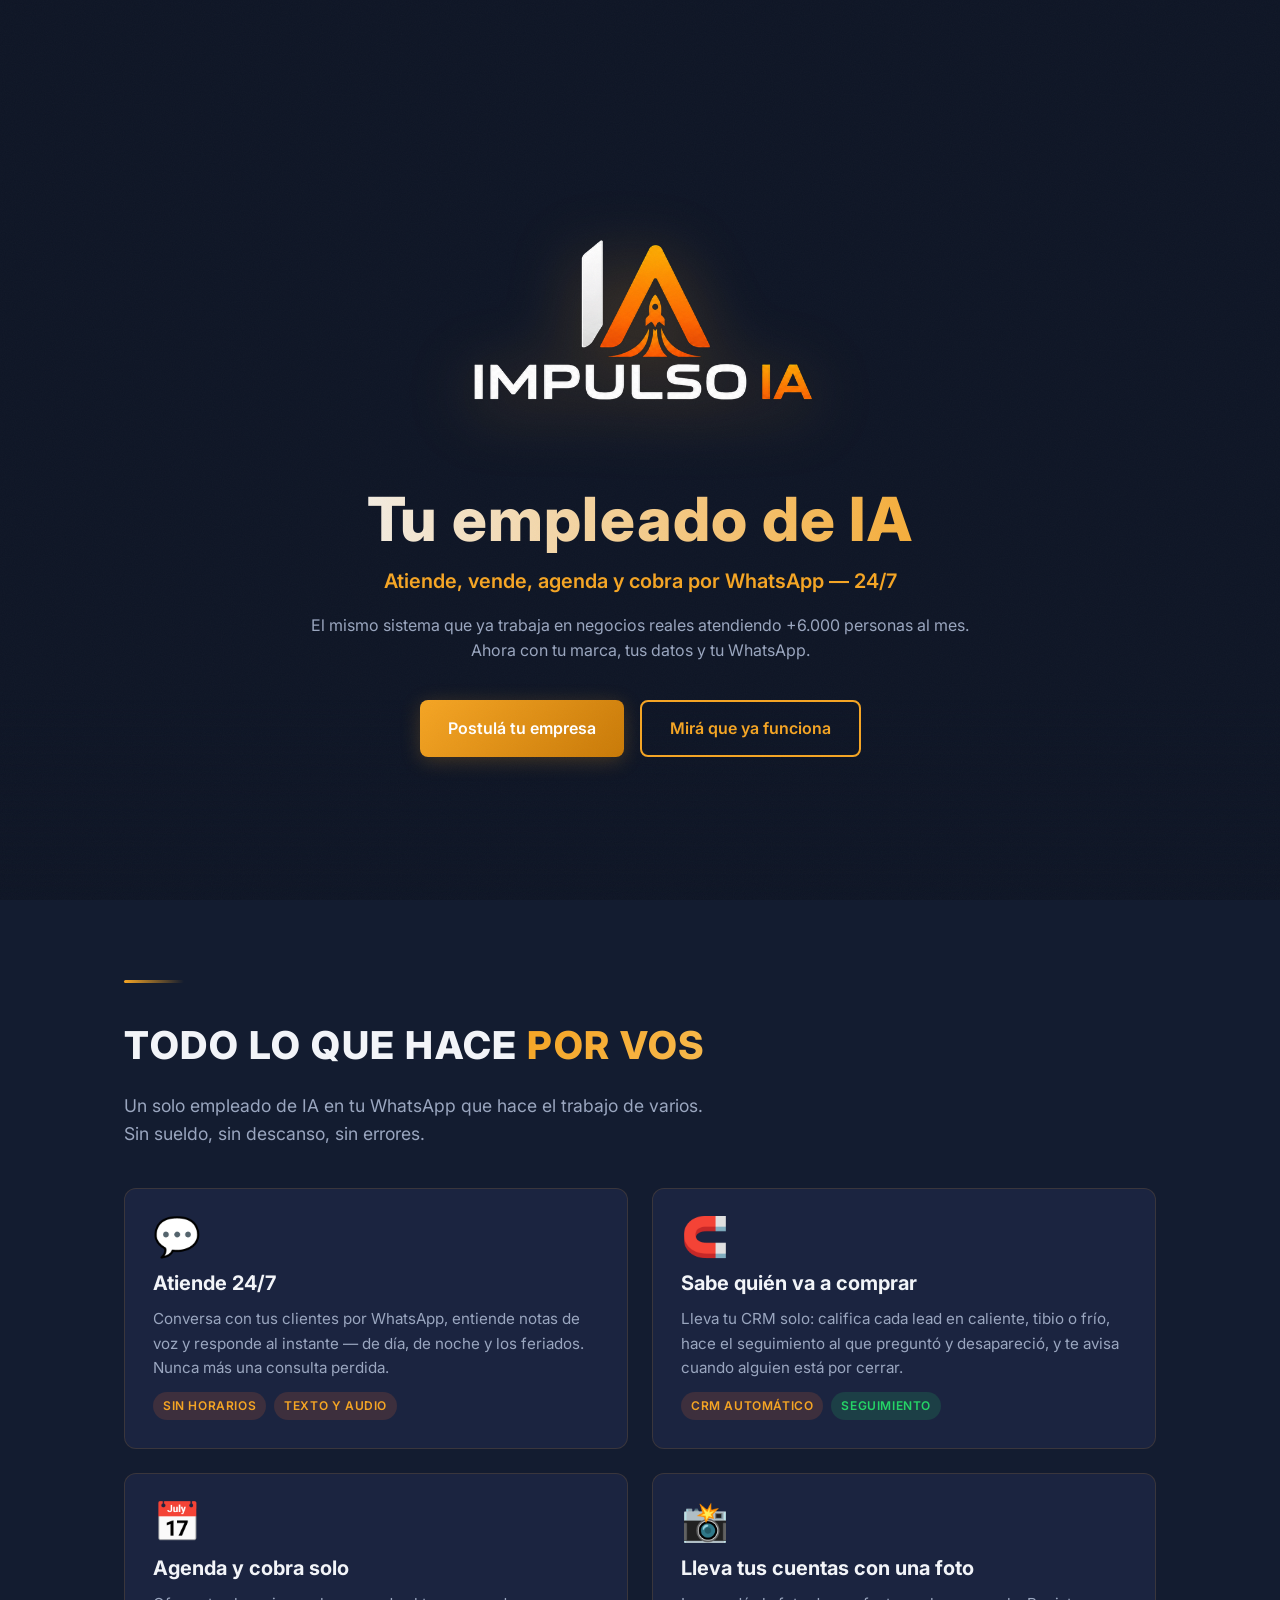
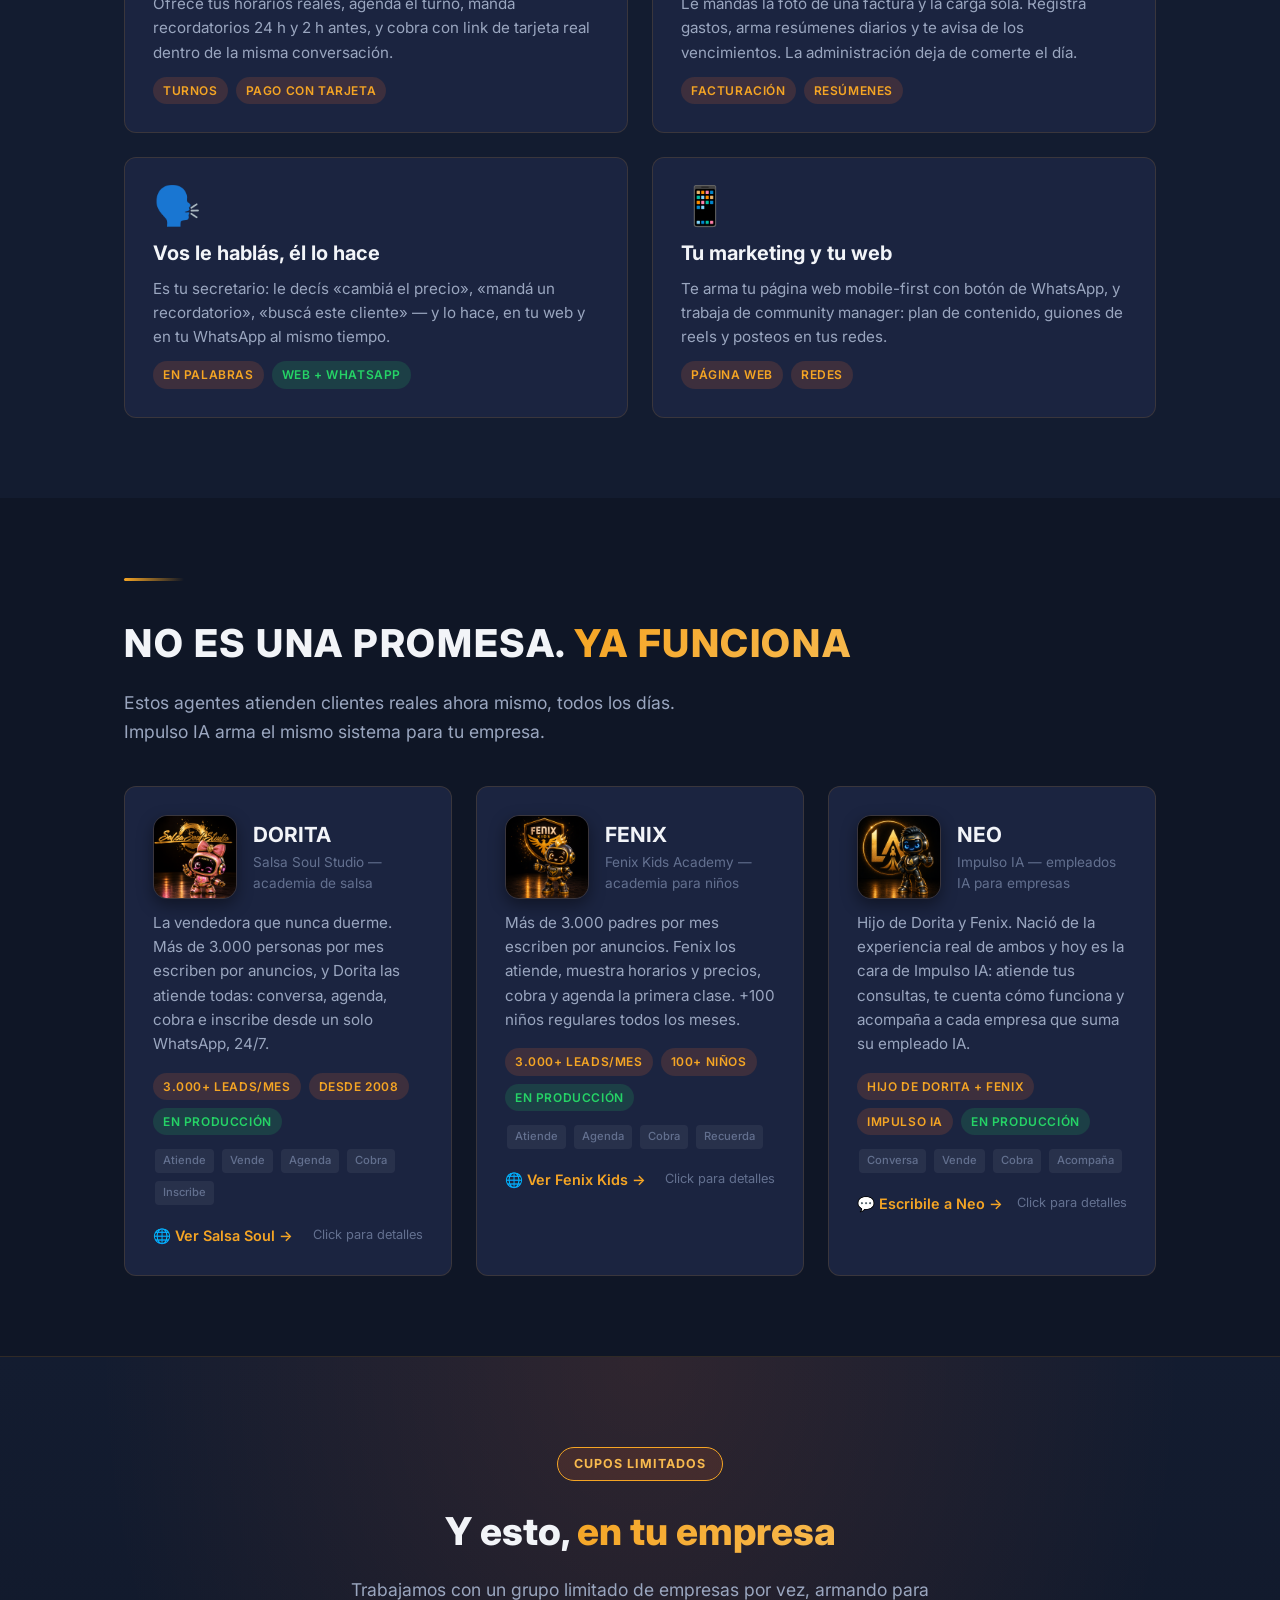
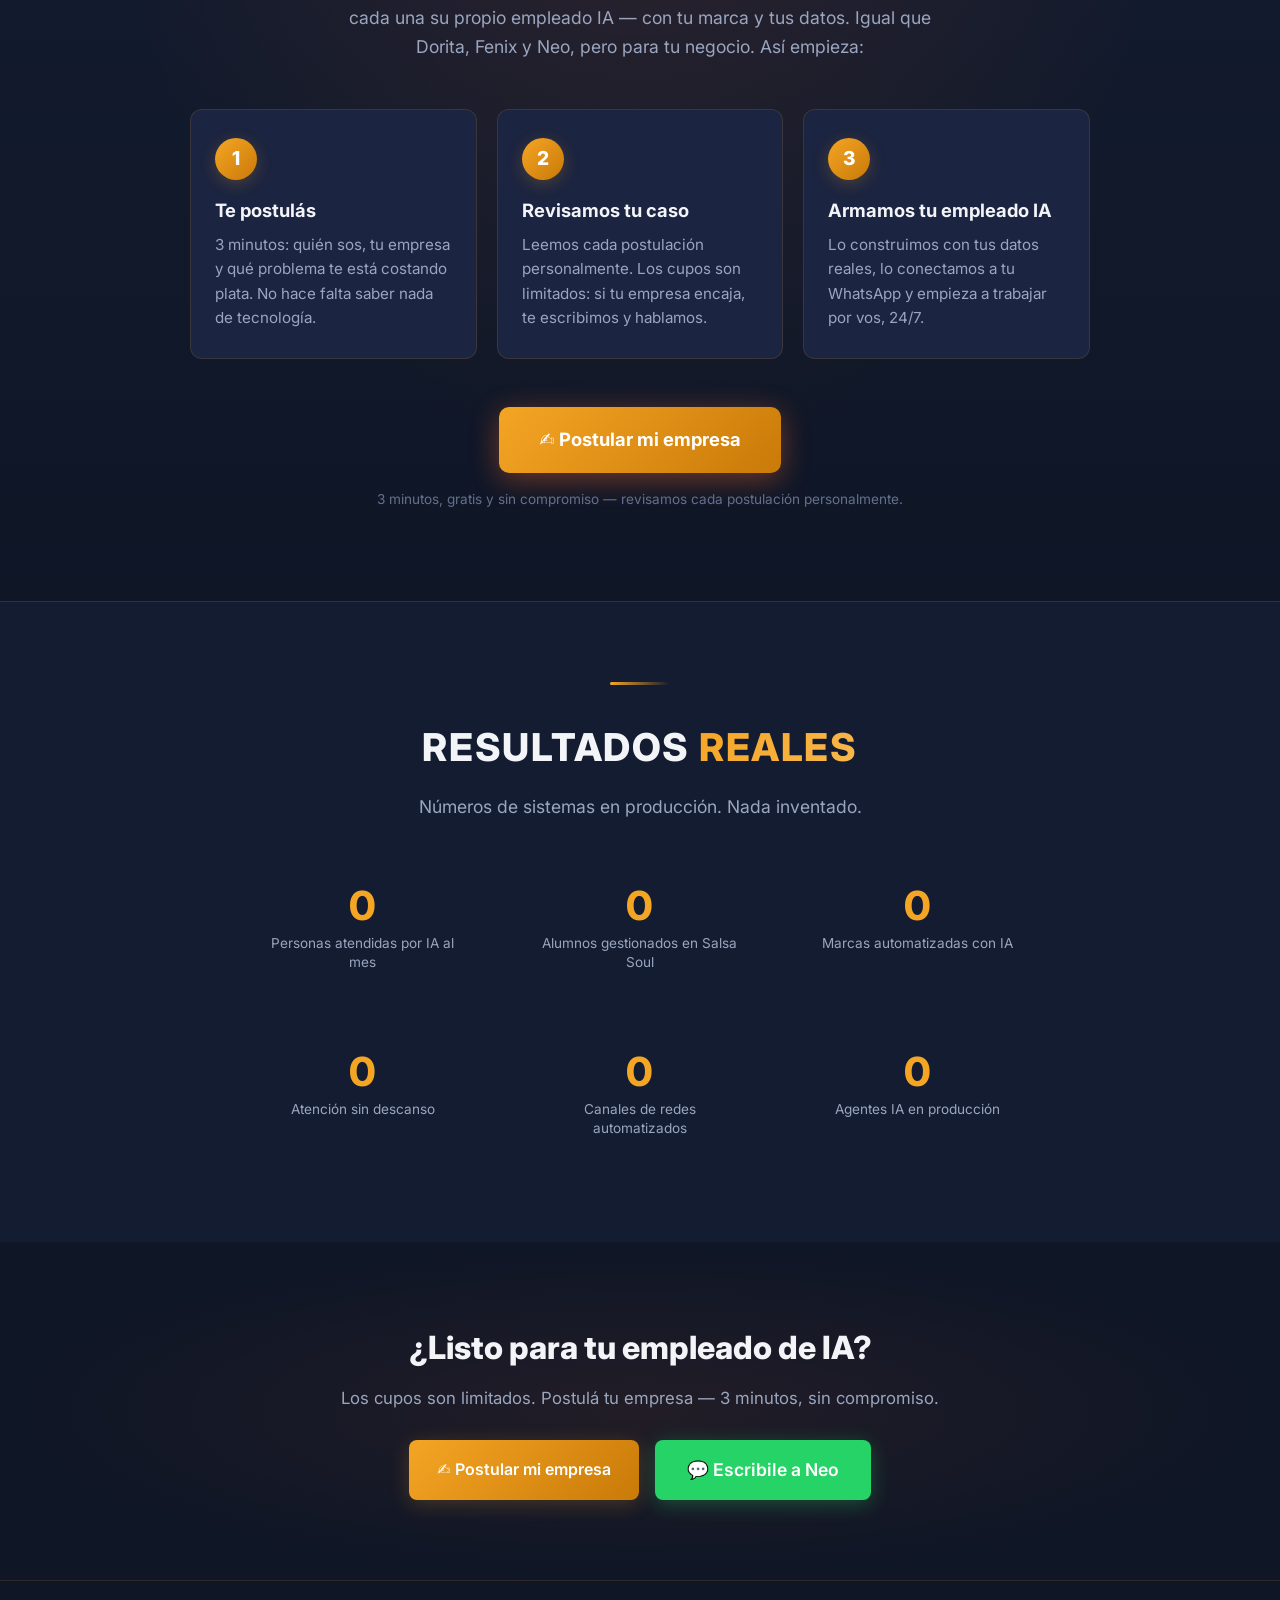
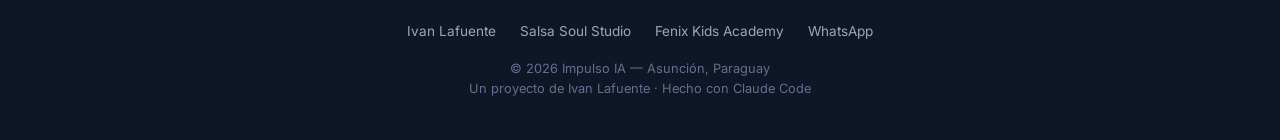
==== index.html @ 595d2ab4 "feat: sitio Impulso IA — landing para empresas Réplica de ivanlafuente.com enfocada en empresas: pro" ====
<!DOCTYPE html>
<html lang="es">
<head>
  <meta charset="UTF-8">
  <meta name="viewport" content="width=device-width, initial-scale=1.0">
  <title>Impulso IA | Un empleado de IA para tu empresa</title>
  <meta name="description" content="Un empleado de inteligencia artificial para tu empresa: atiende, vende, agenda y cobra por WhatsApp, 24/7. El mismo sistema que ya trabaja en negocios reales &mdash; ahora con tu marca.">
  <meta property="og:title" content="Impulso IA &mdash; Tu empleado de IA">
  <meta property="og:description" content="Atiende, vende, agenda y cobra por WhatsApp, 24/7. Ya funciona en negocios reales. Postul&aacute; tu empresa.">
  <meta property="og:image" content="assets/logo-impulso.png">
  <meta property="og:type" content="website">
  <meta property="og:url" content="https://impulsoia.org">
  <link rel="icon" href="assets/favicon.png" type="image/png">
  <link rel="preconnect" href="https://fonts.googleapis.com">
  <link rel="preconnect" href="https://fonts.gstatic.com" crossorigin>
  <link href="https://fonts.googleapis.com/css2?family=Inter:wght@400;500;600;700;800&display=swap" rel="stylesheet">
  <link rel="stylesheet" href="style.css?v=1">
  <noscript><style>.reveal,.hero-content,.stat-item,.timeline-item,.pricing-box{opacity:1!important;transform:none!important;}</style></noscript>
</head>
<body>

<div class="scroll-progress"></div>
<div class="cursor-glow"></div>

<!-- ═══════════════ NAV ═══════════════ -->
<nav class="nav" role="navigation">
  <div class="nav-inner">
    <a href="#" class="nav-logo">
      <img src="assets/favicon.png" alt="Impulso IA" loading="lazy">
      IMPULSO IA
    </a>
    <button class="nav-hamburger" aria-label="Men&uacute;">
      <span></span><span></span><span></span>
    </button>
    <ul class="nav-links">
      <li><a href="#capacidades">Qu&eacute; hace</a></li>
      <li><a href="#prueba">Ya funciona</a></li>
      <li><a href="#como">C&oacute;mo</a></li>
      <li><a href="#resultados">Resultados</a></li>
      <li><a href="#postular">Postulate</a></li>
    </ul>
  </div>
</nav>

<!-- ═══════════════ HERO ═══════════════ -->
<section class="hero" id="inicio">
  <canvas class="hero-shader" id="hero-shader"></canvas>
  <div class="hero-content">
    <img src="assets/logo-impulso.png" alt="Impulso IA" class="hero-logo" loading="eager"
         style="width:min(88%,440px);height:auto;margin:0 auto 10px;display:block;filter:drop-shadow(0 10px 34px rgba(245,165,36,.32));">
    <h1>Tu empleado de <span class="accent">IA</span></h1>
    <p class="tagline">Atiende, vende, agenda y cobra por WhatsApp &mdash; 24/7</p>
    <p class="sub-tagline">El mismo sistema que ya trabaja en negocios reales atendiendo +6.000 personas al mes. Ahora con tu marca, tus datos y tu WhatsApp.</p>
    <div class="hero-ctas">
      <a href="#postular" class="btn btn-primary">Postul&aacute; tu empresa</a>
      <a href="#prueba" class="btn btn-outline">Mir&aacute; que ya funciona</a>
    </div>
  </div>
</section>

<!-- ═══════════════ QUÉ HACE (CAPACIDADES) ═══════════════ -->
<section class="negocios-section" id="capacidades">
  <div class="section">
    <div class="divider reveal"></div>
    <h2 class="section-title reveal">Todo lo que hace <span class="accent">por vos</span></h2>
    <p class="section-subtitle reveal">Un solo empleado de IA en tu WhatsApp que hace el trabajo de varios. Sin sueldo, sin descanso, sin errores.</p>
    <div class="negocios-grid">

      <div class="card negocio-card reveal">
        <div class="negocio-emoji">&#x1F4AC;</div>
        <div class="card-title">Atiende 24/7</div>
        <div class="card-text">Conversa con tus clientes por WhatsApp, entiende notas de voz y responde al instante &mdash; de d&iacute;a, de noche y los feriados. Nunca m&aacute;s una consulta perdida.</div>
        <div class="card-meta"><span class="badge badge-accent">Sin horarios</span><span class="badge badge-accent">Texto y audio</span></div>
      </div>

      <div class="card negocio-card reveal">
        <div class="negocio-emoji">&#x1F9F2;</div>
        <div class="card-title">Sabe qui&eacute;n va a comprar</div>
        <div class="card-text">Lleva tu CRM solo: califica cada lead en caliente, tibio o fr&iacute;o, hace el seguimiento al que pregunt&oacute; y desapareci&oacute;, y te avisa cuando alguien est&aacute; por cerrar.</div>
        <div class="card-meta"><span class="badge badge-accent">CRM autom&aacute;tico</span><span class="badge badge-green">Seguimiento</span></div>
      </div>

      <div class="card negocio-card reveal">
        <div class="negocio-emoji">&#x1F4C5;</div>
        <div class="card-title">Agenda y cobra solo</div>
        <div class="card-text">Ofrece tus horarios reales, agenda el turno, manda recordatorios 24 h y 2 h antes, y cobra con link de tarjeta real dentro de la misma conversaci&oacute;n.</div>
        <div class="card-meta"><span class="badge badge-accent">Turnos</span><span class="badge badge-accent">Pago con tarjeta</span></div>
      </div>

      <div class="card negocio-card reveal">
        <div class="negocio-emoji">&#x1F4F8;</div>
        <div class="card-title">Lleva tus cuentas con una foto</div>
        <div class="card-text">Le mand&aacute;s la foto de una factura y la carga sola. Registra gastos, arma res&uacute;menes diarios y te avisa de los vencimientos. La administraci&oacute;n deja de comerte el d&iacute;a.</div>
        <div class="card-meta"><span class="badge badge-accent">Facturaci&oacute;n</span><span class="badge badge-accent">Res&uacute;menes</span></div>
      </div>

      <div class="card negocio-card reveal">
        <div class="negocio-emoji">&#x1F5E3;&#xFE0F;</div>
        <div class="card-title">Vos le habl&aacute;s, &eacute;l lo hace</div>
        <div class="card-text">Es tu secretario: le dec&iacute;s &laquo;cambi&aacute; el precio&raquo;, &laquo;mand&aacute; un recordatorio&raquo;, &laquo;busc&aacute; este cliente&raquo; &mdash; y lo hace, en tu web y en tu WhatsApp al mismo tiempo.</div>
        <div class="card-meta"><span class="badge badge-accent">En palabras</span><span class="badge badge-green">Web + WhatsApp</span></div>
      </div>

      <div class="card negocio-card reveal">
        <div class="negocio-emoji">&#x1F4F1;</div>
        <div class="card-title">Tu marketing y tu web</div>
        <div class="card-text">Te arma tu p&aacute;gina web mobile-first con bot&oacute;n de WhatsApp, y trabaja de community manager: plan de contenido, guiones de reels y posteos en tus redes.</div>
        <div class="card-meta"><span class="badge badge-accent">P&aacute;gina web</span><span class="badge badge-accent">Redes</span></div>
      </div>

    </div>
  </div>
</section>

<!-- ═══════════════ YA FUNCIONA (PRUEBA SOCIAL) ═══════════════ -->
<section class="section" id="prueba">
  <div class="divider reveal"></div>
  <h2 class="section-title reveal">No es una promesa. <span class="accent">Ya funciona</span></h2>
  <p class="section-subtitle reveal">Estos agentes atienden clientes reales ahora mismo, todos los d&iacute;as. Impulso IA arma el mismo sistema para tu empresa.</p>
  <div class="agentes-grid">

    <!-- DORITA -->
    <div class="card agente-card reveal">
      <div class="agente-header">
        <img class="agente-img" src="assets/agente-dorita.png" alt="Dorita">
        <div>
          <div class="agente-name">DORITA</div>
          <div class="agente-role">Salsa Soul Studio &mdash; academia de salsa</div>
        </div>
      </div>
      <div class="agente-desc">La vendedora que nunca duerme. M&aacute;s de 3.000 personas por mes escriben por anuncios, y Dorita las atiende todas: conversa, agenda, cobra e inscribe desde un solo WhatsApp, 24/7.</div>
      <div class="agente-stats">
        <span class="badge badge-accent">3.000+ leads/mes</span>
        <span class="badge badge-accent">Desde 2008</span>
        <span class="badge badge-green">En producci&oacute;n</span>
      </div>
      <div class="agente-tags">
        <span class="tag">Atiende</span><span class="tag">Vende</span><span class="tag">Agenda</span><span class="tag">Cobra</span><span class="tag">Inscribe</span>
      </div>
      <div class="agente-details">
        <div class="agente-details-text">
          <strong>La primera academia de salsa de Paraguay</strong>, +10.000 alumnos en 18 a&ntilde;os. Dorita atiende leads, alumnos y pagos desde un solo n&uacute;mero, cruza la caja de todos los negocios y hasta abre el molinete con cada pago. Todo autom&aacute;tico, 24/7.
        </div>
      </div>
      <div class="agente-footer">
        <a href="https://salsasoulstudio.com" target="_blank" rel="noopener" class="agente-cta" onclick="event.stopPropagation()">&#x1F310; Ver Salsa Soul &rarr;</a>
        <span class="agente-expand-hint">Click para detalles</span>
      </div>
    </div>

    <!-- FENIX -->
    <div class="card agente-card reveal">
      <div class="agente-header">
        <img class="agente-img" src="assets/agente-fenix.png" alt="Fenix">
        <div>
          <div class="agente-name">FENIX</div>
          <div class="agente-role">Fenix Kids Academy &mdash; academia para ni&ntilde;os</div>
        </div>
      </div>
      <div class="agente-desc">M&aacute;s de 3.000 padres por mes escriben por anuncios. Fenix los atiende, muestra horarios y precios, cobra y agenda la primera clase. +100 ni&ntilde;os regulares todos los meses.</div>
      <div class="agente-stats">
        <span class="badge badge-accent">3.000+ leads/mes</span>
        <span class="badge badge-accent">100+ ni&ntilde;os</span>
        <span class="badge badge-green">En producci&oacute;n</span>
      </div>
      <div class="agente-tags">
        <span class="tag">Atiende</span><span class="tag">Agenda</span><span class="tag">Cobra</span><span class="tag">Recuerda</span>
      </div>
      <div class="agente-details">
        <div class="agente-details-text">
          <strong>3.000+ padres por mes atendidos autom&aacute;ticamente.</strong> Rompehielos con A/B testing para optimizar la primera respuesta, seguimiento autom&aacute;tico, agenda, cobro e inscripci&oacute;n sin intervenci&oacute;n humana. CRM en Airtable y avisos por Telegram.
        </div>
      </div>
      <div class="agente-footer">
        <a href="https://fenixkidsacademy.com" target="_blank" rel="noopener" class="agente-cta" onclick="event.stopPropagation()">&#x1F310; Ver Fenix Kids &rarr;</a>
        <span class="agente-expand-hint">Click para detalles</span>
      </div>
    </div>

    <!-- NEO -->
    <div class="card agente-card reveal">
      <div class="agente-header">
        <img class="agente-img" src="assets/agente-neo.png" alt="Neo">
        <div>
          <div class="agente-name">NEO</div>
          <div class="agente-role">Impulso IA &mdash; empleados IA para empresas</div>
        </div>
      </div>
      <div class="agente-desc">Hijo de Dorita y Fenix. Naci&oacute; de la experiencia real de ambos y hoy es la cara de Impulso IA: atiende tus consultas, te cuenta c&oacute;mo funciona y acompa&ntilde;a a cada empresa que suma su empleado IA.</div>
      <div class="agente-stats">
        <span class="badge badge-accent">Hijo de Dorita + Fenix</span>
        <span class="badge badge-accent">Impulso IA</span>
        <span class="badge badge-green">En producci&oacute;n</span>
      </div>
      <div class="agente-tags">
        <span class="tag">Conversa</span><span class="tag">Vende</span><span class="tag">Cobra</span><span class="tag">Acompa&ntilde;a</span>
      </div>
      <div class="agente-details">
        <div class="agente-details-text">
          <strong>Nacido de la experiencia real</strong> de Dorita (Salsa Soul) y Fenix (Fenix Kids). Hereda lo mejor de ambos: conversaci&oacute;n natural, herramientas conectadas al negocio y monitor interno. Es el que te despierta a la IA &mdash; escrib&iacute;le y prob&aacute;lo vos mismo.
        </div>
      </div>
      <div class="agente-footer">
        <a href="https://wa.me/595976650212?text=Hola%2C%20quiero%20info%20de%20Impulso%20IA%20para%20mi%20empresa" target="_blank" rel="noopener" class="agente-cta" onclick="event.stopPropagation()">&#x1F4AC; Escribile a Neo &rarr;</a>
        <span class="agente-expand-hint">Click para detalles</span>
      </div>
    </div>

  </div>
</section>

<!-- ═══════════════ CÓMO (3 PASOS) ═══════════════ -->
<section class="tu-agente" id="como">
  <div class="tu-agente-inner">
    <span class="tu-agente-badge">Cupos limitados</span>
    <h2 class="reveal">Y esto, <span class="accent">en tu empresa</span></h2>
    <p class="tu-agente-sub reveal">Trabajamos con un grupo limitado de empresas por vez, armando para cada una su propio empleado IA &mdash; con tu marca y tus datos. Igual que Dorita, Fenix y Neo, pero para tu negocio. As&iacute; empieza:</p>

    <div class="tu-agente-pasos">
      <div class="paso reveal">
        <div class="paso-num">1</div>
        <div class="paso-titulo">Te postul&aacute;s</div>
        <div class="paso-texto">3 minutos: qui&eacute;n sos, tu empresa y qu&eacute; problema te est&aacute; costando plata. No hace falta saber nada de tecnolog&iacute;a.</div>
      </div>
      <div class="paso reveal">
        <div class="paso-num">2</div>
        <div class="paso-titulo">Revisamos tu caso</div>
        <div class="paso-texto">Leemos cada postulaci&oacute;n personalmente. Los cupos son limitados: si tu empresa encaja, te escribimos y hablamos.</div>
      </div>
      <div class="paso reveal">
        <div class="paso-num">3</div>
        <div class="paso-titulo">Armamos tu empleado IA</div>
        <div class="paso-texto">Lo construimos con tus datos reales, lo conectamos a tu WhatsApp y empieza a trabajar por vos, 24/7.</div>
      </div>
    </div>

    <div class="tu-agente-cta-wrap reveal" id="postular">
      <a href="https://agente.ivanlafuente.com/diagnostico" target="_blank" rel="noopener" class="btn-agente">
        &#x270D;&#xFE0F; Postular mi empresa
      </a>
      <p class="tu-agente-nota">3 minutos, gratis y sin compromiso &mdash; revisamos cada postulaci&oacute;n personalmente.</p>
    </div>
  </div>
</section>

<!-- ═══════════════ RESULTADOS ═══════════════ -->
<section class="resultados-section" id="resultados">
  <div class="section">
    <div class="divider reveal" style="margin-left:auto;margin-right:auto;"></div>
    <h2 class="section-title reveal" style="text-align:center;">Resultados <span class="accent">reales</span></h2>
    <p class="section-subtitle reveal" style="text-align:center;margin-left:auto;margin-right:auto;">N&uacute;meros de sistemas en producci&oacute;n. Nada inventado.</p>
    <div class="stats-grid">
      <div class="stat-item reveal">
        <div class="stat-number" data-count="6000" data-suffix="+">0</div>
        <div class="stat-label">Personas atendidas por IA al mes</div>
      </div>
      <div class="stat-item reveal">
        <div class="stat-number" data-count="10000" data-suffix="+">0</div>
        <div class="stat-label">Alumnos gestionados en Salsa Soul</div>
      </div>
      <div class="stat-item reveal">
        <div class="stat-number" data-count="7" data-suffix="">0</div>
        <div class="stat-label">Marcas automatizadas con IA</div>
      </div>
      <div class="stat-item reveal">
        <div class="stat-number" data-count="24" data-suffix="/7">0</div>
        <div class="stat-label">Atenci&oacute;n sin descanso</div>
      </div>
      <div class="stat-item reveal">
        <div class="stat-number" data-count="25" data-suffix="+">0</div>
        <div class="stat-label">Canales de redes automatizados</div>
      </div>
      <div class="stat-item reveal">
        <div class="stat-number" data-count="3" data-suffix="">0</div>
        <div class="stat-label">Agentes IA en producci&oacute;n</div>
      </div>
    </div>
  </div>
</section>

<!-- ═══════════════ CTA FINAL ═══════════════ -->
<section class="cta-final" id="contacto">
  <h2>&#x00BF;Listo para tu empleado de IA?</h2>
  <p>Los cupos son limitados. Postul&aacute; tu empresa &mdash; 3 minutos, sin compromiso.</p>
  <div class="hero-ctas" style="position:relative;">
    <a href="https://agente.ivanlafuente.com/diagnostico" target="_blank" rel="noopener" class="btn btn-primary">
      &#x270D;&#xFE0F; Postular mi empresa
    </a>
    <a href="https://wa.me/595976650212?text=Hola%2C%20quiero%20info%20de%20Impulso%20IA%20para%20mi%20empresa" class="btn btn-whatsapp">
      &#x1F4AC; Escribile a Neo
    </a>
  </div>
</section>

<!-- ═══════════════ FOOTER ═══════════════ -->
<footer class="footer">
  <div class="footer-inner">
    <div class="footer-links">
      <a href="https://ivanlafuente.com" target="_blank" rel="noopener">Ivan Lafuente</a>
      <a href="https://salsasoulstudio.com" target="_blank" rel="noopener">Salsa Soul Studio</a>
      <a href="https://fenixkidsacademy.com" target="_blank" rel="noopener">Fenix Kids Academy</a>
      <a href="https://wa.me/595976650212" target="_blank" rel="noopener">WhatsApp</a>
    </div>
    <div class="footer-credit">
      &copy; 2026 Impulso IA &mdash; Asunci&oacute;n, Paraguay<br>
      Un proyecto de Ivan Lafuente &middot; Hecho con Claude Code
    </div>
  </div>
</footer>

<!-- ═══════════════ LIGHTBOX ═══════════════ -->
<div class="lightbox" role="dialog" aria-label="Imagen ampliada">
  <img src="" alt="Imagen ampliada">
</div>

<script src="https://cdnjs.cloudflare.com/ajax/libs/gsap/3.12.5/gsap.min.js"></script>
<script src="https://cdnjs.cloudflare.com/ajax/libs/gsap/3.12.5/ScrollTrigger.min.js"></script>
<script src="script.js?v=1"></script>
</body>
</html>
---- style.css ----
/* ═══════════════════════════════════════════
   ivanlafuente.com — Style
   Paleta: negro azulado + naranja vibrante
   Mobile-first, Inter font
   ═══════════════════════════════════════════ */

/* ── Variables ── */
:root {
  --bg: #0F1626;
  --bg2: #131C30;
  --bg3: #18213A;
  --bg-card: #1B2440;
  --accent: #F5A524;
  --accent-light: #F7B94E;
  --accent-dark: #C97A08;
  --gold: #c9a84c;
  --green: #25D366;
  --text: #F2F4F8;
  --text2: #9AA6BF;
  --text3: #63708F;
  --border: rgba(245, 165, 36, 0.14);
  --glow: rgba(245, 165, 36, 0.22);
  --radius: 12px;
}

/* ── Reset ── */
*, *::before, *::after {
  margin: 0;
  padding: 0;
  box-sizing: border-box;
}

html {
  scroll-behavior: smooth;
}

body {
  font-family: 'Inter', system-ui, -apple-system, sans-serif;
  background: var(--bg);
  color: var(--text);
  line-height: 1.6;
  overflow-x: hidden;
}

img {
  max-width: 100%;
  height: auto;
  display: block;
}

a {
  color: var(--accent);
  text-decoration: none;
  transition: color 0.3s;
}
a:hover {
  color: var(--accent-light);
}

/* ── Utilidades ── */
.section {
  max-width: 1080px;
  margin: 0 auto;
  padding: 80px 24px;
}

.section-title {
  font-size: 2rem;
  font-weight: 800;
  text-transform: uppercase;
  letter-spacing: 0.04em;
  margin-bottom: 0.4em;
}

.section-title .accent {
  background: linear-gradient(135deg, var(--accent), var(--accent-light));
  -webkit-background-clip: text;
  -webkit-text-fill-color: transparent;
  background-clip: text;
}

.section-subtitle {
  color: var(--text2);
  font-size: 1.1rem;
  margin-bottom: 2.5rem;
  max-width: 600px;
}

.divider {
  height: 3px;
  width: 60px;
  background: linear-gradient(90deg, var(--accent), transparent);
  margin-bottom: 2rem;
  border-radius: 2px;
}

/* ── Botones ── */
.btn {
  display: inline-flex;
  align-items: center;
  gap: 8px;
  padding: 14px 28px;
  border-radius: 8px;
  font-weight: 600;
  font-size: 1rem;
  cursor: pointer;
  transition: all 0.3s;
  border: none;
  font-family: inherit;
}

.btn-primary {
  background: linear-gradient(135deg, var(--accent), var(--accent-dark));
  color: #fff;
  box-shadow: 0 4px 20px var(--glow);
}
.btn-primary:hover {
  transform: translateY(-2px);
  box-shadow: 0 8px 30px rgba(255, 107, 43, 0.35);
  color: #fff;
}

.btn-outline {
  background: transparent;
  color: var(--accent);
  border: 2px solid var(--accent);
}
.btn-outline:hover {
  background: rgba(255, 107, 43, 0.1);
  color: var(--accent-light);
}

.btn-whatsapp {
  background: var(--green);
  color: #fff;
  font-size: 1.1rem;
  padding: 16px 32px;
  box-shadow: 0 4px 20px rgba(37, 211, 102, 0.3);
}
.btn-whatsapp:hover {
  transform: translateY(-2px);
  box-shadow: 0 8px 30px rgba(37, 211, 102, 0.4);
  color: #fff;
}

/* Pago directo con tarjeta (pasarela Bancard) — naranja de marca, distinto
   del verde-WhatsApp para que se lea "pago online" vs "chat". */
.btn-tarjeta {
  background: linear-gradient(135deg, var(--accent), var(--accent-dark));
  color: #fff;
  font-size: 1.1rem;
  padding: 16px 32px;
  box-shadow: 0 4px 20px rgba(255, 107, 43, 0.35);
  margin-right: 10px;
}
.btn-tarjeta:hover {
  transform: translateY(-2px);
  box-shadow: 0 8px 30px rgba(255, 107, 43, 0.5);
  color: #fff;
}
.pricing-nota-pago {
  color: var(--text3);
  font-size: 0.82rem;
  margin-top: 12px;
}

/* ── Cards ── */
.card {
  background: var(--bg-card);
  border: 1px solid var(--border);
  border-radius: var(--radius);
  padding: 28px;
  transition: all 0.3s;
  position: relative;
  overflow: hidden;
}
.card::before {
  content: '';
  position: absolute;
  top: 0;
  left: 0;
  right: 0;
  height: 3px;
  background: linear-gradient(90deg, var(--accent), transparent);
  opacity: 0;
  transition: opacity 0.3s;
}
.card:hover {
  transform: translateY(-4px);
  border-color: rgba(255, 107, 43, 0.25);
  box-shadow: 0 12px 40px rgba(0, 0, 0, 0.4);
}
.card:hover::before {
  opacity: 1;
}

.card-icon {
  font-size: 2rem;
  margin-bottom: 16px;
}

.card-title {
  font-size: 1.25rem;
  font-weight: 700;
  margin-bottom: 8px;
}

.card-text {
  color: var(--text2);
  font-size: 0.95rem;
  line-height: 1.6;
}

/* ── Badges y Tags ── */
.badge {
  display: inline-block;
  padding: 4px 10px;
  border-radius: 20px;
  font-size: 0.75rem;
  font-weight: 600;
  text-transform: uppercase;
  letter-spacing: 0.05em;
}

.badge-accent {
  background: rgba(255, 107, 43, 0.15);
  color: var(--accent);
}

.badge-green {
  background: rgba(37, 211, 102, 0.15);
  color: var(--green);
}

.badge-gold {
  background: rgba(201, 168, 76, 0.15);
  color: var(--gold);
}

.tag {
  display: inline-block;
  padding: 3px 8px;
  border-radius: 4px;
  font-size: 0.7rem;
  font-weight: 500;
  background: rgba(255, 255, 255, 0.06);
  color: var(--text3);
  margin: 2px;
}

/* ── Reveal animation (GSAP handles opacity/transform via JS) ── */

/* ════════════════════════════════════════════
   NAV
   ════════════════════════════════════════════ */
.nav {
  position: fixed;
  top: 0;
  left: 0;
  right: 0;
  z-index: 1000;
  background: rgba(10, 10, 15, 0.92);
  backdrop-filter: blur(12px);
  -webkit-backdrop-filter: blur(12px);
  border-bottom: 1px solid var(--border);
  transform: translateY(-100%);
  transition: transform 0.4s ease;
}
.nav.visible {
  transform: translateY(0);
}

.nav-inner {
  max-width: 1080px;
  margin: 0 auto;
  padding: 0 24px;
  display: flex;
  align-items: center;
  justify-content: space-between;
  height: 60px;
}

.nav-logo {
  display: flex;
  align-items: center;
  gap: 10px;
  font-weight: 700;
  font-size: 1rem;
  color: var(--text);
}
.nav-logo img {
  width: 32px;
  height: 32px;
  border-radius: 50%;
}

.nav-links {
  display: flex;
  gap: 24px;
  list-style: none;
}
.nav-links a {
  color: var(--text2);
  font-size: 0.85rem;
  font-weight: 500;
  transition: color 0.3s;
}
.nav-links a:hover {
  color: var(--accent);
}

.nav-hamburger {
  display: none;
  background: none;
  border: none;
  cursor: pointer;
  padding: 8px;
}
.nav-hamburger span {
  display: block;
  width: 24px;
  height: 2px;
  background: var(--text);
  margin: 5px 0;
  transition: all 0.3s;
  border-radius: 2px;
}

/* ── Dropdown Cursos ── */
.nav-dropdown { position: relative; }
.nav-drop-toggle {
  cursor: pointer;
  display: inline-flex;
  align-items: center;
  gap: 5px;
  color: var(--text2);
  font-size: 0.85rem;
  font-weight: 500;
  transition: color 0.3s;
}
.nav-drop-toggle:hover { color: var(--accent); }
.nav-drop-toggle .caret { font-size: 0.65rem; transition: transform 0.3s; }
.nav-dropdown:hover .nav-drop-toggle .caret,
.nav-dropdown.open .nav-drop-toggle .caret { transform: rotate(180deg); }

.nav-submenu {
  position: absolute;
  top: 100%;
  left: 50%;
  transform: translateX(-50%) translateY(8px);
  margin-top: 10px;
  background: rgba(15, 15, 22, 0.98);
  backdrop-filter: blur(12px);
  -webkit-backdrop-filter: blur(12px);
  border: 1px solid var(--border);
  border-radius: 12px;
  padding: 8px;
  min-width: 220px;
  list-style: none;
  display: flex;
  flex-direction: column;
  gap: 2px;
  opacity: 0;
  visibility: hidden;
  transition: opacity 0.25s ease, transform 0.25s ease;
  box-shadow: 0 18px 40px rgba(0, 0, 0, 0.5);
  z-index: 1001;
}
/* puente invisible para que el hover no se corte */
.nav-submenu::before {
  content: "";
  position: absolute;
  top: -12px;
  left: 0;
  right: 0;
  height: 12px;
}
.nav-dropdown:hover .nav-submenu,
.nav-dropdown.open .nav-submenu {
  opacity: 1;
  visibility: visible;
  transform: translateX(-50%) translateY(0);
}
.nav-submenu li { width: 100%; }
.nav-submenu a {
  display: block;
  padding: 11px 14px;
  border-radius: 8px;
  font-size: 0.85rem;
  font-weight: 500;
  color: var(--text2);
  white-space: nowrap;
  transition: background 0.2s, color 0.2s;
}
.nav-submenu a:hover { background: rgba(255, 107, 43, 0.12); color: var(--accent); }
.nav-submenu-all {
  border-top: 1px solid var(--border);
  margin-top: 4px;
  font-size: 0.78rem !important;
  color: var(--text3) !important;
}
.nav-submenu-all:hover { color: var(--accent) !important; }
/* Encabezado de nivel dentro del menú Cursos + módulos indentados */
.nav-submenu-group {
  padding: 9px 14px 4px;
  font-size: 0.68rem;
  font-weight: 700;
  letter-spacing: 0.08em;
  text-transform: uppercase;
  color: var(--accent);
  white-space: nowrap;
}
li.nav-submenu-group:not(:first-child) {
  margin-top: 6px;
  border-top: 1px solid var(--border);
  padding-top: 10px;
}
.nav-submenu-mod { padding-left: 26px !important; }

/* ── Botón "Ver la clase" en cards de curso ── */
.curso-cta {
  display: inline-flex;
  align-items: center;
  gap: 8px;
  margin-top: 6px;
  padding: 10px 20px;
  border-radius: 10px;
  font-size: 0.9rem;
  font-weight: 700;
  background: var(--accent);
  color: #fff;
  transition: background 0.25s, transform 0.2s, box-shadow 0.25s;
}
.curso-cta:hover {
  background: var(--accent-light);
  transform: translateY(-2px);
  box-shadow: 0 8px 22px rgba(255, 107, 43, 0.3);
}

/* ════════════════════════════════════════════
   HERO
   ════════════════════════════════════════════ */
.hero {
  min-height: 100vh;
  display: flex;
  align-items: center;
  justify-content: center;
  text-align: center;
  padding: 120px 24px 80px;
  position: relative;
  overflow: hidden;
}

/* hero background handled by WebGL shader canvas */

.hero::after {
  content: '';
  position: absolute;
  bottom: 0;
  left: 0;
  right: 0;
  height: 200px;
  background: linear-gradient(to top, var(--bg), transparent);
  pointer-events: none;
  z-index: 1;
}

.hero-content {
  position: relative;
  z-index: 2;
  max-width: 700px;
}

.hero-avatar {
  width: 180px;
  height: 180px;
  border-radius: 50%;
  margin: 0 auto 32px;
  border: 3px solid var(--accent);
  box-shadow: 0 0 40px var(--glow), 0 0 80px rgba(255, 107, 43, 0.08);
  object-fit: cover;
}

.hero h1 {
  font-size: 3rem;
  font-weight: 800;
  letter-spacing: 0.02em;
  margin-bottom: 12px;
  line-height: 1.1;
}

.hero .tagline {
  font-size: 1.25rem;
  color: var(--accent);
  font-weight: 600;
  margin-bottom: 16px;
}

.hero .sub-tagline {
  font-size: 1rem;
  color: var(--text2);
  margin-bottom: 36px;
}

.hero-ctas {
  display: flex;
  gap: 16px;
  justify-content: center;
  flex-wrap: wrap;
}

/* ════════════════════════════════════════════
   SOBRE MI
   ════════════════════════════════════════════ */
.sobre-mi-content {
  display: grid;
  grid-template-columns: 1fr;
  gap: 48px;
}

.sobre-mi-text p {
  color: var(--text2);
  margin-bottom: 1em;
  font-size: 1.05rem;
  line-height: 1.7;
}

.sobre-mi-text strong {
  color: var(--text);
}

.timeline {
  display: flex;
  gap: 0;
  position: relative;
  padding-top: 20px;
}

.timeline::before {
  content: '';
  position: absolute;
  top: 0;
  left: 24px;
  right: 24px;
  height: 2px;
  background: linear-gradient(90deg, var(--accent), var(--gold), var(--accent));
  border-radius: 1px;
}

.timeline-item {
  flex: 1;
  text-align: center;
  position: relative;
  padding-top: 24px;
}

.timeline-item::before {
  content: '';
  position: absolute;
  top: -5px;
  left: 50%;
  transform: translateX(-50%);
  width: 12px;
  height: 12px;
  border-radius: 50%;
  background: var(--accent);
  box-shadow: 0 0 12px var(--glow);
}

.timeline-year {
  font-size: 1.1rem;
  font-weight: 700;
  color: var(--accent);
  margin-bottom: 4px;
}

.timeline-label {
  font-size: 0.8rem;
  color: var(--text3);
}

/* ════════════════════════════════════════════
   NEGOCIOS
   ════════════════════════════════════════════ */
.negocios-section {
  background: var(--bg2);
}

.negocios-grid {
  display: grid;
  grid-template-columns: 1fr;
  gap: 24px;
}

.negocio-card .card-meta {
  display: flex;
  gap: 8px;
  margin-top: 12px;
  flex-wrap: wrap;
}

.negocio-card .card-link {
  display: inline-flex;
  align-items: center;
  gap: 6px;
  margin-top: 16px;
  font-weight: 600;
  font-size: 0.9rem;
}

.negocio-agente {
  display: inline-flex;
  align-items: center;
  gap: 6px;
  font-size: 0.8rem;
  color: var(--text2);
  background: rgba(255, 255, 255, 0.04);
  border: 1px solid var(--border);
  padding: 4px 12px;
  border-radius: 20px;
  margin-bottom: 12px;
}
.negocio-agente strong {
  color: var(--accent);
  font-weight: 700;
}

.negocio-emoji {
  font-size: 2.4rem;
  line-height: 1;
  margin-bottom: 12px;
}

.negocio-cowork-logo {
  width: 100%;
  max-width: 220px;
  height: auto;
  margin-bottom: 12px;
}

/* ════════════════════════════════════════════
   AGENTES IA
   ════════════════════════════════════════════ */
.agentes-grid {
  display: grid;
  grid-template-columns: 1fr;
  gap: 24px;
}

.agente-card {
  cursor: pointer;
}

.agente-header {
  display: flex;
  align-items: center;
  gap: 16px;
  margin-bottom: 12px;
}

.agente-img {
  width: 84px;
  height: 84px;
  border-radius: 14px;
  object-fit: cover;
  flex-shrink: 0;
  border: 1px solid var(--border);
  box-shadow: 0 6px 16px rgba(0, 0, 0, 0.4);
}
.agente-icon {
  font-size: 2.2rem;
  width: 52px;
  height: 52px;
  display: flex;
  align-items: center;
  justify-content: center;
  background: rgba(255, 107, 43, 0.08);
  border-radius: 12px;
}

.agente-name {
  font-size: 1.3rem;
  font-weight: 700;
}

.agente-role {
  font-size: 0.85rem;
  color: var(--text3);
}

.agente-desc {
  color: var(--text2);
  font-size: 0.95rem;
  margin-bottom: 16px;
}

.agente-stats {
  display: flex;
  gap: 8px;
  flex-wrap: wrap;
  margin-bottom: 12px;
}

.agente-tags {
  display: flex;
  gap: 4px;
  flex-wrap: wrap;
}

.agente-details {
  height: 0;
  overflow: hidden;
  border-top: 1px solid transparent;
}

.agente-card.open .agente-details {
  border-top-color: var(--border);
}

.agente-details-text {
  color: var(--text2);
  font-size: 0.9rem;
  line-height: 1.7;
}

.agente-expand-hint {
  font-size: 0.8rem;
  color: var(--text3);
  text-align: right;
  margin-top: 8px;
}

.agente-footer {
  display: flex;
  align-items: center;
  justify-content: space-between;
  gap: 12px;
  margin-top: 16px;
  flex-wrap: wrap;
}
.agente-footer .agente-expand-hint {
  margin-top: 0;
}

.agente-cta {
  display: inline-flex;
  align-items: center;
  gap: 6px;
  font-weight: 600;
  font-size: 0.9rem;
  color: var(--accent);
}
.agente-cta:hover {
  color: var(--accent-light);
}

/* ════════════════════════════════════════════
   PROYECTOS
   ════════════════════════════════════════════ */
.proyectos-section {
  background: var(--bg2);
}

.proyectos-grid {
  display: grid;
  grid-template-columns: 1fr;
  gap: 24px;
}

.proyecto-icons {
  display: flex;
  gap: 6px;
  flex-wrap: wrap;
  margin-bottom: 16px;
  opacity: 0.85;
}
.proyecto-icons svg {
  transition: transform 0.2s;
}
.proyecto-icons svg:hover {
  transform: scale(1.15);
}

.proyecto-stat {
  font-size: 1.5rem;
  font-weight: 800;
  color: var(--accent);
  margin: 12px 0 4px;
}

.proyecto-stat-label {
  font-size: 0.8rem;
  color: var(--text3);
}

/* ════════════════════════════════════════════
   CURSOS IA
   ════════════════════════════════════════════ */
.cursos-header {
  text-align: center;
  margin-bottom: 48px;
}

.cursos-header .section-title {
  margin-bottom: 8px;
}

.cursos-header .section-subtitle {
  margin: 0 auto;
}

.cursos-grid {
  display: grid;
  grid-template-columns: 1fr;
  gap: 24px;
  margin-bottom: 48px;
}

.curso-card {
  position: relative;
}

.curso-card.featured {
  border-color: var(--accent);
  box-shadow: 0 0 30px rgba(255, 107, 43, 0.1);
}

.curso-numero {
  font-size: 0.8rem;
  font-weight: 600;
  color: var(--accent);
  text-transform: uppercase;
  letter-spacing: 0.1em;
  margin-bottom: 8px;
}

.curso-titulo {
  font-size: 1.3rem;
  font-weight: 700;
  margin-bottom: 8px;
}

.curso-claim {
  color: var(--accent-light);
  font-style: italic;
  font-size: 0.95rem;
  margin-bottom: 12px;
}

.curso-meta {
  display: flex;
  gap: 16px;
  margin-bottom: 16px;
  flex-wrap: wrap;
}

.curso-meta span {
  font-size: 0.85rem;
  color: var(--text3);
}

.curso-modulos {
  list-style: none;
  margin-bottom: 16px;
}

.curso-modulos li {
  padding: 6px 0;
  font-size: 0.9rem;
  color: var(--text2);
  border-bottom: 1px solid rgba(255, 255, 255, 0.04);
}

.curso-modulos li:last-child {
  border-bottom: none;
}

.curso-modulos .modulo-num {
  color: var(--accent);
  font-weight: 600;
  margin-right: 6px;
}
.curso-modulos li a {
  color: inherit;
  text-decoration: none;
  transition: color 0.2s;
}
.curso-modulos li a:hover { color: var(--accent-light); }
.curso-modulos li a::after {
  content: " \2192";
  color: var(--accent);
  opacity: 0;
  transition: opacity 0.2s;
}
.curso-modulos li a:hover::after { opacity: 1; }

/* Pricing box */
.pricing-box {
  background: linear-gradient(135deg, var(--bg3), var(--bg-card));
  border: 2px solid var(--accent);
  border-radius: var(--radius);
  padding: 36px;
  text-align: center;
  margin-bottom: 48px;
  position: relative;
  overflow: hidden;
}

.pricing-box::before {
  content: '';
  position: absolute;
  top: -50%;
  left: -50%;
  width: 200%;
  height: 200%;
  background: radial-gradient(circle at center, rgba(255, 107, 43, 0.05), transparent 50%);
  pointer-events: none;
}

.pricing-promo {
  display: inline-block;
  background: var(--accent);
  color: #fff;
  font-weight: 700;
  font-size: 0.85rem;
  padding: 6px 16px;
  border-radius: 20px;
  text-transform: uppercase;
  letter-spacing: 0.05em;
  margin-bottom: 16px;
}

.pricing-old {
  font-size: 1.2rem;
  color: var(--text3);
  text-decoration: line-through;
  margin-bottom: 4px;
}

.pricing-price {
  font-size: 3rem;
  font-weight: 800;
  color: var(--accent);
  margin-bottom: 4px;
}

.pricing-currency {
  font-size: 1rem;
  color: var(--text2);
  margin-bottom: 24px;
}

.pricing-details {
  text-align: left;
  max-width: 400px;
  margin: 0 auto 24px;
}

.pricing-details li {
  color: var(--text2);
  font-size: 0.9rem;
  padding: 6px 0;
  list-style: none;
  display: flex;
  align-items: flex-start;
  gap: 8px;
}

.pricing-details li::before {
  content: '\2713';
  color: var(--accent);
  font-weight: 700;
  flex-shrink: 0;
}

/* Afiche */
.afiche-container {
  text-align: center;
  margin-bottom: 48px;
}

.afiche-img {
  max-width: 400px;
  margin: 0 auto;
  border-radius: var(--radius);
  cursor: pointer;
  transition: transform 0.3s, box-shadow 0.3s;
  box-shadow: 0 8px 30px rgba(0, 0, 0, 0.4);
}
.afiche-img:hover {
  transform: scale(1.02);
  box-shadow: 0 12px 40px rgba(255, 107, 43, 0.15);
}

/* ════════════════════════════════════════════
   RESULTADOS / STATS
   ════════════════════════════════════════════ */
.resultados-section {
  background: var(--bg2);
  text-align: center;
}

.stats-grid {
  display: grid;
  grid-template-columns: repeat(2, 1fr);
  gap: 32px;
  max-width: 800px;
  margin: 0 auto;
}

.stat-item {
  padding: 24px;
}

.stat-number {
  font-size: 2.5rem;
  font-weight: 800;
  color: var(--accent);
  line-height: 1;
  margin-bottom: 8px;
}

.stat-label {
  font-size: 0.85rem;
  color: var(--text2);
  line-height: 1.4;
}

/* ════════════════════════════════════════════
   CTA FINAL
   ════════════════════════════════════════════ */
.cta-final {
  text-align: center;
  padding: 80px 24px;
  position: relative;
  overflow: hidden;
}

.cta-final::before {
  content: '';
  position: absolute;
  inset: 0;
  background: radial-gradient(ellipse at center, rgba(255, 107, 43, 0.08), transparent 70%);
  pointer-events: none;
}

.cta-final h2 {
  font-size: 2rem;
  font-weight: 800;
  margin-bottom: 12px;
  position: relative;
}

.cta-final p {
  color: var(--text2);
  margin-bottom: 28px;
  font-size: 1.05rem;
  position: relative;
}

.cta-final .btn-whatsapp {
  position: relative;
}

/* ════════════════════════════════════════════
   TU AGENTE (ficha / hecho para vos)
   ════════════════════════════════════════════ */
.tu-agente {
  position: relative;
  padding: 90px 24px;
  overflow: hidden;
  background: linear-gradient(180deg, var(--bg2), var(--bg));
  border-top: 1px solid var(--border);
  border-bottom: 1px solid var(--border);
}
.tu-agente::before {
  content: '';
  position: absolute;
  inset: 0;
  background: radial-gradient(ellipse at 50% 0%, rgba(255, 107, 43, 0.12), transparent 60%);
  pointer-events: none;
}
.tu-agente-inner {
  max-width: 900px;
  margin: 0 auto;
  text-align: center;
  position: relative;
}
.tu-agente-badge {
  display: inline-block;
  padding: 6px 16px;
  border-radius: 999px;
  background: rgba(255, 107, 43, 0.12);
  border: 1px solid var(--accent);
  color: var(--accent-light);
  font-size: 0.78rem;
  font-weight: 700;
  text-transform: uppercase;
  letter-spacing: 0.08em;
  margin-bottom: 20px;
}
.tu-agente h2 {
  font-size: 2rem;
  font-weight: 800;
  margin-bottom: 14px;
}
.tu-agente h2 .accent {
  background: linear-gradient(135deg, var(--accent), var(--accent-light));
  -webkit-background-clip: text;
  -webkit-text-fill-color: transparent;
  background-clip: text;
}
.tu-agente-sub {
  color: var(--text2);
  font-size: 1.1rem;
  max-width: 620px;
  margin: 0 auto 48px;
}
.tu-agente-pasos {
  display: grid;
  grid-template-columns: 1fr;
  gap: 20px;
  margin-bottom: 48px;
  text-align: left;
}
.paso {
  background: var(--bg-card);
  border: 1px solid var(--border);
  border-radius: var(--radius);
  padding: 28px 24px;
  transition: all 0.3s;
}
.paso:hover {
  transform: translateY(-4px);
  border-color: rgba(255, 107, 43, 0.25);
  box-shadow: 0 12px 40px rgba(0, 0, 0, 0.4);
}
.paso-num {
  width: 42px;
  height: 42px;
  border-radius: 50%;
  display: flex;
  align-items: center;
  justify-content: center;
  font-weight: 800;
  font-size: 1.2rem;
  color: #fff;
  background: linear-gradient(135deg, var(--accent), var(--accent-dark));
  box-shadow: 0 4px 16px var(--glow);
  margin-bottom: 16px;
}
.paso-titulo {
  font-size: 1.15rem;
  font-weight: 700;
  margin-bottom: 8px;
}
.paso-texto {
  color: var(--text2);
  font-size: 0.95rem;
}
.tu-agente-cta-wrap {
  position: relative;
}
.btn-agente {
  display: inline-flex;
  align-items: center;
  gap: 10px;
  padding: 18px 40px;
  border-radius: 10px;
  font-weight: 700;
  font-size: 1.15rem;
  color: #fff;
  background: linear-gradient(135deg, var(--accent), var(--accent-dark));
  box-shadow: 0 6px 28px rgba(255, 107, 43, 0.4);
  transition: all 0.3s;
}
.btn-agente:hover {
  transform: translateY(-3px);
  box-shadow: 0 10px 40px rgba(255, 107, 43, 0.55);
  color: #fff;
}
.tu-agente-nota {
  color: var(--text3);
  font-size: 0.85rem;
  margin-top: 16px;
}

/* ════════════════════════════════════════════
   FOOTER
   ════════════════════════════════════════════ */
.footer {
  border-top: 1px solid var(--border);
  padding: 40px 24px;
  text-align: center;
}

.footer-inner {
  max-width: 1080px;
  margin: 0 auto;
}

.footer-links {
  display: flex;
  gap: 24px;
  justify-content: center;
  flex-wrap: wrap;
  margin-bottom: 16px;
}

.footer-links a {
  color: var(--text2);
  font-size: 0.85rem;
}
.footer-links a:hover {
  color: var(--accent);
}

.footer-credit {
  color: var(--text3);
  font-size: 0.8rem;
  margin-top: 12px;
}

/* ════════════════════════════════════════════
   LIGHTBOX
   ════════════════════════════════════════════ */
.lightbox {
  display: none;
  position: fixed;
  inset: 0;
  z-index: 2000;
  background: rgba(0, 0, 0, 0.92);
  align-items: center;
  justify-content: center;
  padding: 24px;
  cursor: pointer;
}
.lightbox.active {
  display: flex;
}
.lightbox img {
  max-width: 90vw;
  max-height: 90vh;
  border-radius: 8px;
  box-shadow: 0 0 60px rgba(0, 0, 0, 0.6);
}

/* ════════════════════════════════════════════
   PREMIUM EFFECTS
   ════════════════════════════════════════════ */

/* ── Scroll progress bar ── */
.scroll-progress {
  position: fixed;
  top: 0;
  left: 0;
  height: 3px;
  width: 0%;
  background: linear-gradient(90deg, var(--accent), var(--accent-light));
  z-index: 1001;
  transition: none;
}

/* ── Cursor glow (desktop only) ── */
.cursor-glow {
  position: fixed;
  width: 500px;
  height: 500px;
  border-radius: 50%;
  background: radial-gradient(circle, rgba(255, 107, 43, 0.06), transparent 70%);
  pointer-events: none;
  z-index: 0;
  transform: translate(-50%, -50%);
  opacity: 0;
  transition: opacity 0.4s;
}
.cursor-glow.active {
  opacity: 1;
}

/* ── Hero shader canvas ── */
.hero-shader {
  position: absolute;
  inset: 0;
  width: 100%;
  height: 100%;
  pointer-events: none;
  opacity: 0.7;
  z-index: 0;
}

/* ── Hero avatar float + glow pulse ── */
@keyframes float {
  0%, 100% { transform: translateY(0); }
  50% { transform: translateY(-6px); }
}
@keyframes glowPulse {
  0%, 100% { box-shadow: 0 0 40px var(--glow), 0 0 80px rgba(255, 107, 43, 0.08); }
  50% { box-shadow: 0 0 60px var(--glow), 0 0 120px rgba(255, 107, 43, 0.15); }
}
.hero-avatar {
  animation: float 4s ease-in-out infinite, glowPulse 3s ease-in-out infinite;
}

/* ── Hero h1 shimmer gradient ── */
@keyframes shimmerText {
  0% { background-position: 0% 50%; }
  50% { background-position: 100% 50%; }
  100% { background-position: 0% 50%; }
}
.hero h1 {
  background: linear-gradient(90deg, var(--text), var(--accent), var(--accent-light), var(--text));
  background-size: 300% 100%;
  -webkit-background-clip: text;
  -webkit-text-fill-color: transparent;
  background-clip: text;
  animation: shimmerText 6s ease-in-out infinite;
}

/* ── Card shine on hover ── */
.card::after {
  content: '';
  position: absolute;
  top: 0;
  left: -100%;
  width: 50%;
  height: 100%;
  background: linear-gradient(90deg, transparent, rgba(255, 255, 255, 0.04), transparent);
  transform: skewX(-15deg);
  transition: left 0.6s ease;
  pointer-events: none;
}
.card:hover::after {
  left: 150%;
}

/* ── Noise/grain overlay ── */
body::after {
  content: '';
  position: fixed;
  inset: 0;
  z-index: 9998;
  pointer-events: none;
  opacity: 0.025;
  background-image: url("data:image/svg+xml,%3Csvg viewBox='0 0 256 256' xmlns='http://www.w3.org/2000/svg'%3E%3Cfilter id='noise'%3E%3CfeTurbulence type='fractalNoise' baseFrequency='0.9' numOctaves='4' stitchTiles='stitch'/%3E%3C/filter%3E%3Crect width='100%25' height='100%25' filter='url(%23noise)' opacity='1'/%3E%3C/svg%3E");
  background-repeat: repeat;
  background-size: 256px 256px;
}

/* ── WhatsApp button pulse ── */
@keyframes whatsappPulse {
  0%, 100% { box-shadow: 0 4px 20px rgba(37, 211, 102, 0.3); }
  50% { box-shadow: 0 4px 30px rgba(37, 211, 102, 0.5), 0 0 60px rgba(37, 211, 102, 0.2); }
}
.btn-whatsapp {
  animation: whatsappPulse 2.5s ease-in-out infinite;
}

/* ── Pricing box shimmer border ── */
@property --border-angle {
  syntax: '<angle>';
  initial-value: 0deg;
  inherits: false;
}
@keyframes rotateBorder {
  to { --border-angle: 360deg; }
}
.pricing-box {
  border: 2px solid transparent;
  background:
    linear-gradient(var(--bg3), var(--bg-card)) padding-box,
    conic-gradient(from var(--border-angle), var(--accent), transparent 30%, transparent 70%, var(--accent)) border-box;
  animation: rotateBorder 4s linear infinite;
}

/* ── Active nav link ── */
.nav-links a.active {
  color: var(--accent);
}
.nav-links a {
  position: relative;
}
.nav-links a::after {
  content: '';
  position: absolute;
  bottom: -4px;
  left: 0;
  width: 100%;
  height: 2px;
  background: var(--accent);
  transform: scaleX(0);
  transform-origin: left;
  transition: transform 0.3s ease;
}
.nav-links a.active::after {
  transform: scaleX(1);
}

/* ── Footer link underline animation ── */
.footer-links a {
  position: relative;
}
.footer-links a::after {
  content: '';
  position: absolute;
  bottom: -2px;
  left: 0;
  width: 100%;
  height: 1px;
  background: var(--accent);
  transform: scaleX(0);
  transform-origin: left;
  transition: transform 0.3s ease;
}
.footer-links a:hover::after {
  transform: scaleX(1);
}

/* ── Reduced motion ── */
@media (prefers-reduced-motion: reduce) {
  .hero-avatar { animation: none; }
  .hero h1 { animation: none; background: none; -webkit-text-fill-color: var(--text); }
  .btn-whatsapp { animation: none; }
  .pricing-box { animation: none; border: 2px solid var(--accent); }
  .cursor-glow { display: none; }
  .hero-shader { display: none; }
  .scroll-progress { display: none; }
  .card::after { display: none; }
  body::after { display: none; }
  .reveal, .hero-content, .stat-item, .timeline-item, .pricing-box { opacity: 1 !important; transform: none !important; }
}

/* ════════════════════════════════════════════
   RESPONSIVE
   ════════════════════════════════════════════ */

/* Tablet */
@media (min-width: 601px) {
  .negocios-grid {
    grid-template-columns: repeat(2, 1fr);
  }

  .agentes-grid {
    grid-template-columns: repeat(2, 1fr);
  }

  .proyectos-grid {
    grid-template-columns: repeat(2, 1fr);
  }

  .cursos-grid {
    grid-template-columns: repeat(2, 1fr);
  }

  .stats-grid {
    grid-template-columns: repeat(3, 1fr);
  }

  .tu-agente-pasos {
    grid-template-columns: repeat(3, 1fr);
  }

  .sobre-mi-content {
    grid-template-columns: 1fr;
  }
}

/* Desktop */
@media (min-width: 960px) {
  .hero h1 {
    font-size: 3.8rem;
  }

  .hero-avatar {
    width: 200px;
    height: 200px;
  }

  .section-title {
    font-size: 2.4rem;
  }

  .tu-agente h2 {
    font-size: 2.4rem;
  }

  .agentes-grid {
    grid-template-columns: repeat(3, 1fr);
  }

  .sobre-mi-content {
    grid-template-columns: 1.4fr 1fr;
    align-items: start;
  }

  .timeline {
    flex-direction: column;
    gap: 0;
    padding-top: 0;
    padding-left: 20px;
  }

  .timeline::before {
    top: 12px;
    bottom: 12px;
    left: 0;
    right: auto;
    width: 2px;
    height: auto;
  }

  .timeline-item {
    text-align: left;
    padding-top: 0;
    padding-left: 28px;
    padding-bottom: 24px;
  }

  .timeline-item::before {
    top: 4px;
    left: -5px;
    transform: none;
  }

  .stats-grid {
    grid-template-columns: repeat(3, 1fr);
  }

  .pricing-price {
    font-size: 3.5rem;
  }
}

/* Mobile nav */
@media (max-width: 768px) {
  .nav-hamburger {
    display: block;
  }

  .nav-links {
    position: absolute;
    top: 60px;
    left: 0;
    right: 0;
    background: rgba(10, 10, 15, 0.97);
    backdrop-filter: blur(12px);
    flex-direction: column;
    padding: 16px 24px 24px;
    gap: 12px;
    border-bottom: 1px solid var(--border);
    display: none;
  }

  .nav-links.open {
    display: flex;
  }

  .nav-links a {
    font-size: 1rem;
    padding: 8px 0;
  }

  /* Dropdown Cursos en mobile: acordeón dentro del menú */
  .nav-drop-toggle {
    font-size: 1rem;
    padding: 8px 0;
    justify-content: space-between;
    width: 100%;
  }
  .nav-submenu {
    position: static;
    transform: none;
    opacity: 1;
    visibility: visible;
    margin: 4px 0 4px 14px;
    padding: 4px 0;
    min-width: 0;
    background: transparent;
    border: none;
    box-shadow: none;
    backdrop-filter: none;
    display: none;
  }
  .nav-submenu::before { display: none; }
  .nav-dropdown.open .nav-submenu { display: flex; transform: none; }
  .nav-submenu a { font-size: 0.95rem; padding: 9px 0; }

  .hero h1 {
    font-size: 2.2rem;
  }

  .hero .tagline {
    font-size: 1.05rem;
  }

  .section {
    padding: 60px 20px;
  }

  .section-title {
    font-size: 1.6rem;
  }

  .stat-number {
    font-size: 2rem;
  }

  .pricing-price {
    font-size: 2.4rem;
  }
}

/* Hamburger animation */
.nav-hamburger.open span:nth-child(1) {
  transform: rotate(45deg) translate(5px, 5px);
}
.nav-hamburger.open span:nth-child(2) {
  opacity: 0;
}
.nav-hamburger.open span:nth-child(3) {
  transform: rotate(-45deg) translate(5px, -5px);
}
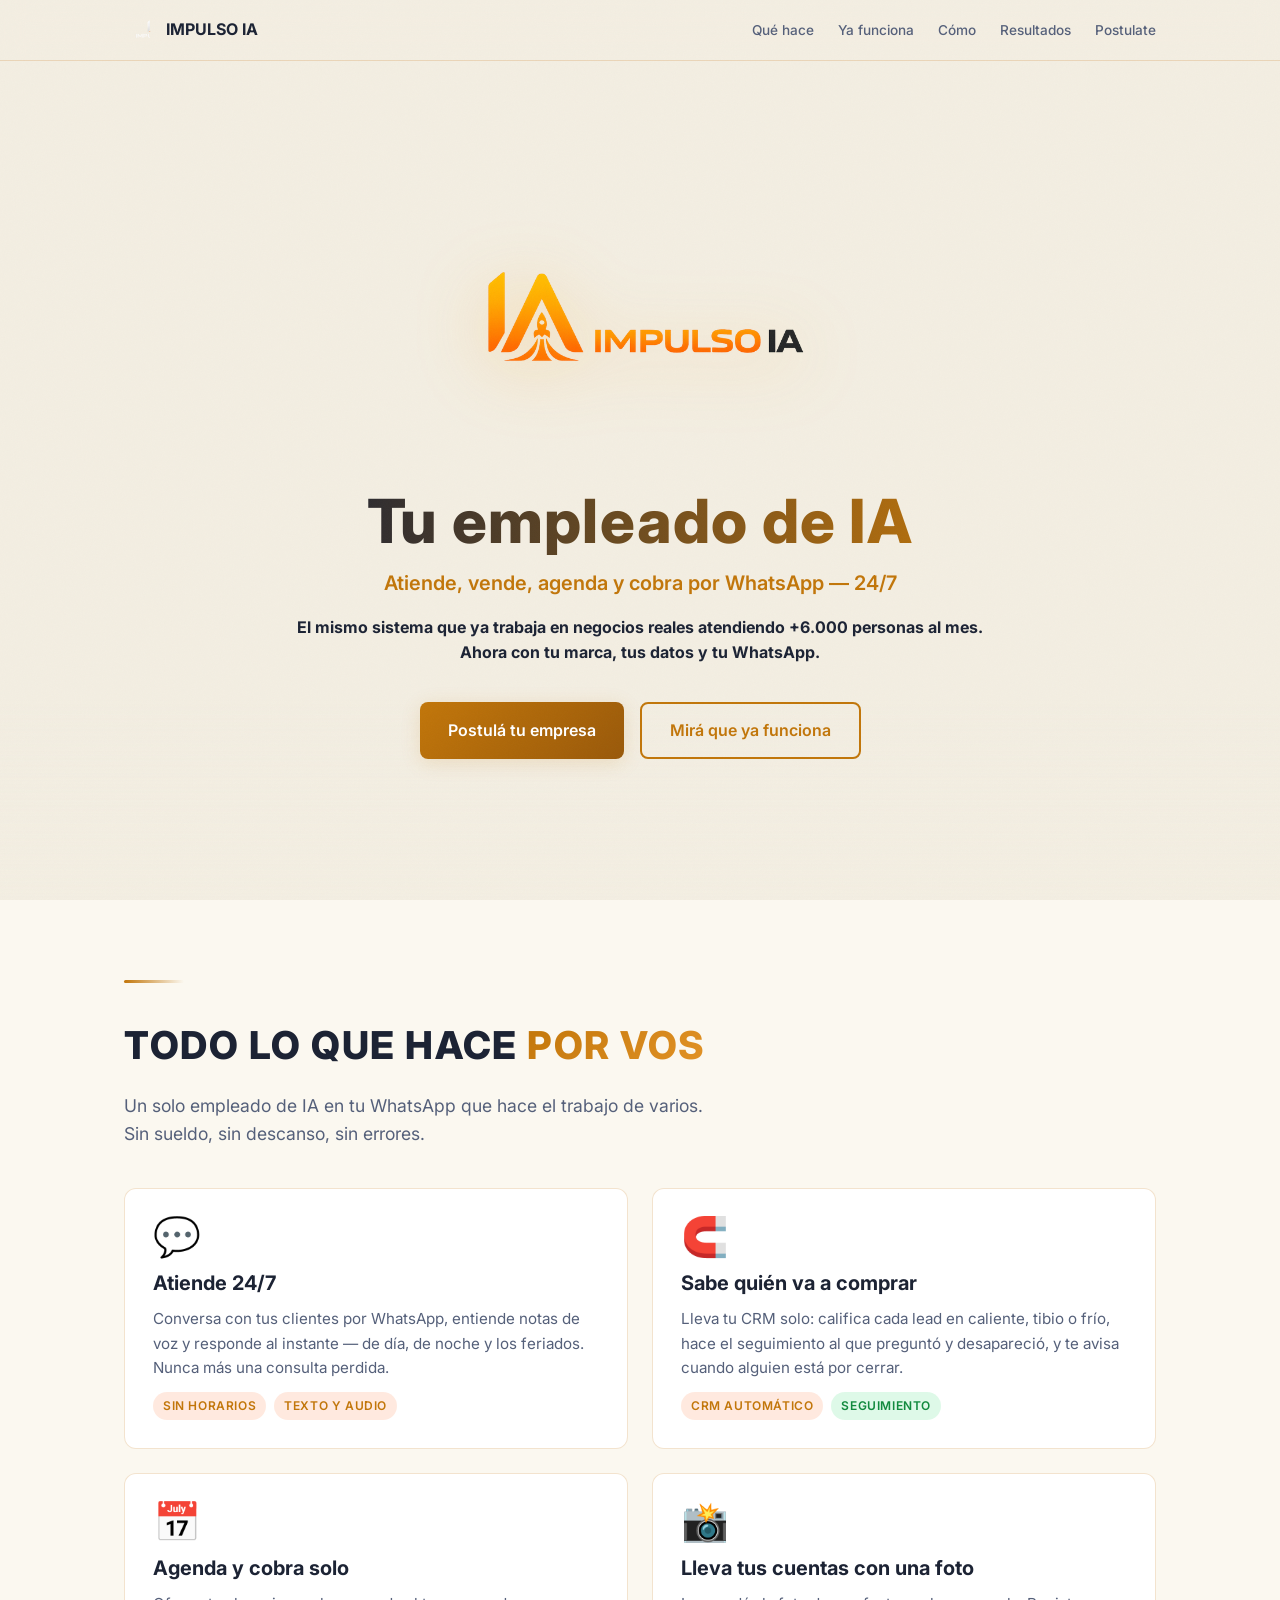
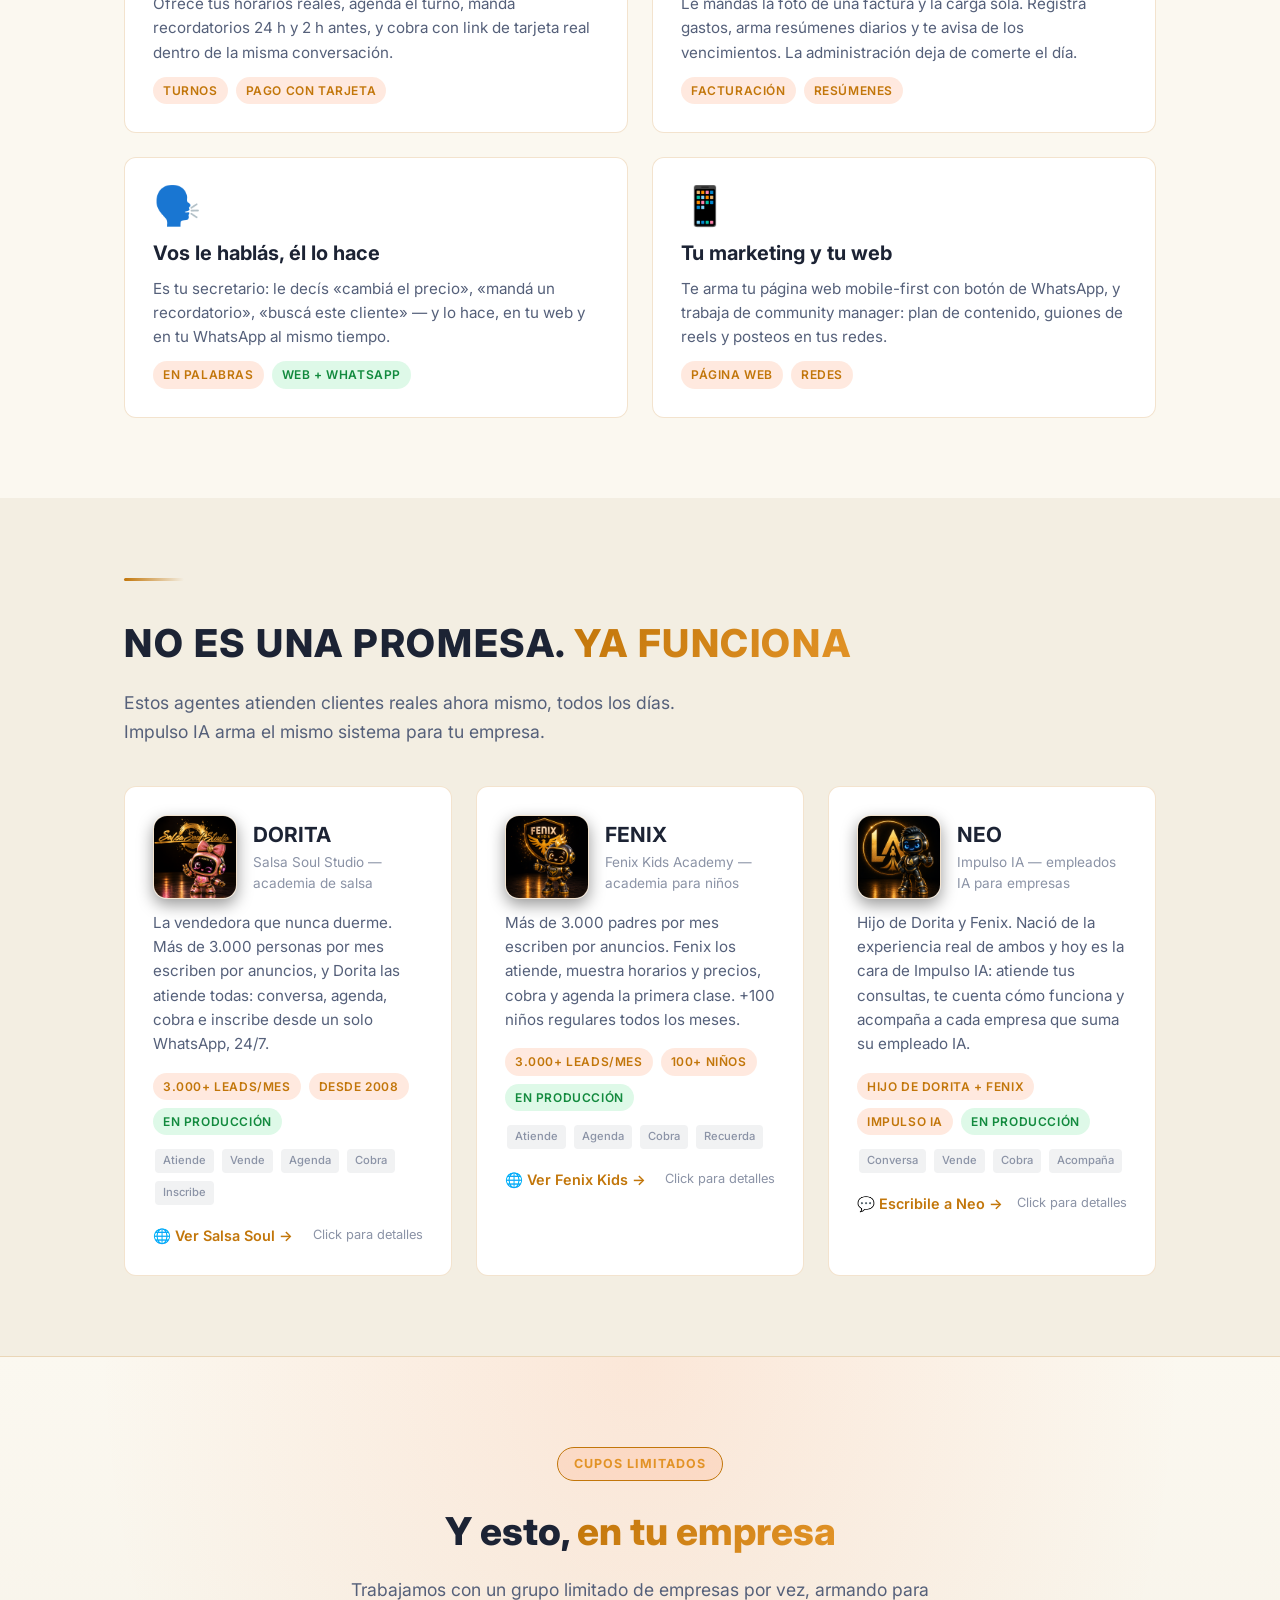
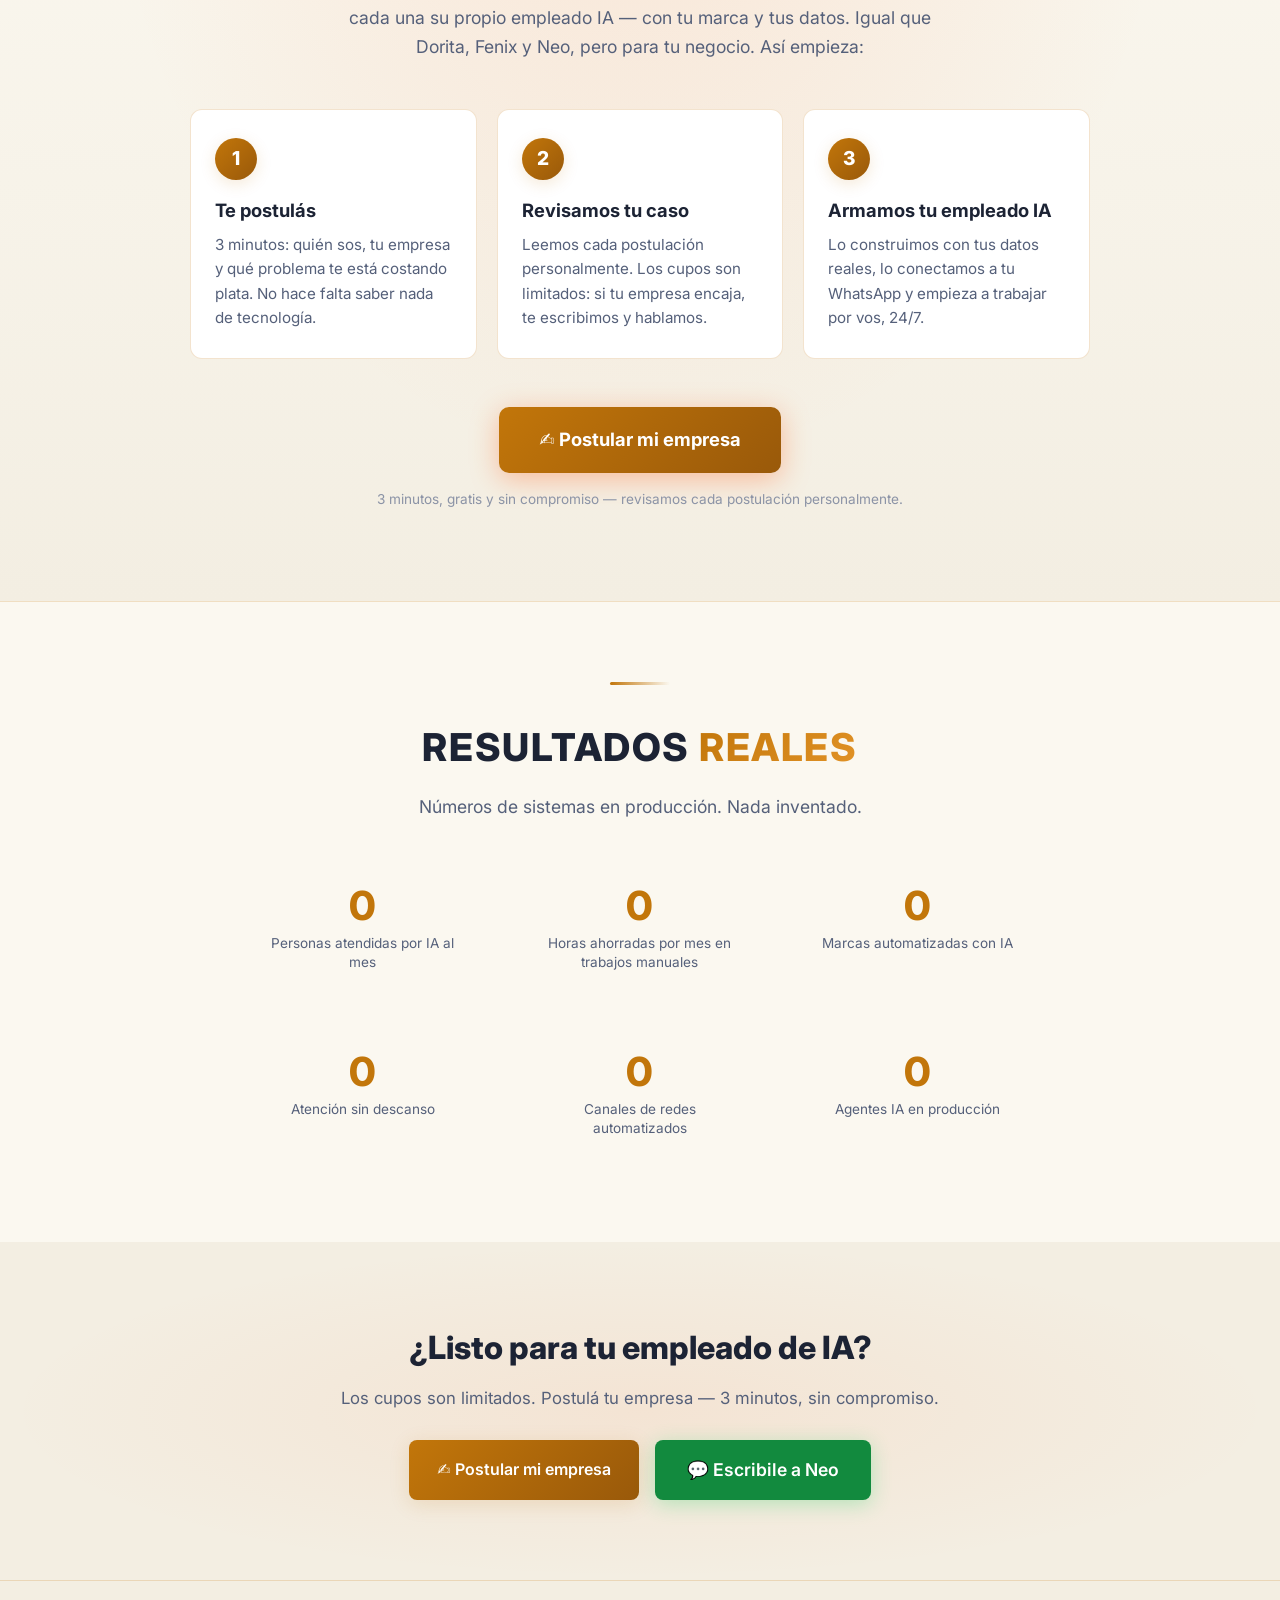
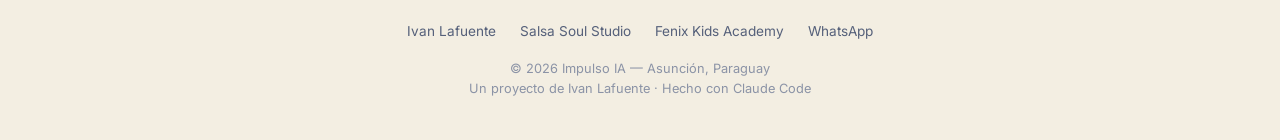
==== commit 8c4fc6a0: "fix(crema): menu fijo, sub-tagline negro+negrita, dato real (100h ahorradas) - Nav visible desde el " ====
--- a/index.html
+++ b/index.html
@@ -255,8 +255,8 @@
         <div class="stat-label">Personas atendidas por IA al mes</div>
       </div>
       <div class="stat-item reveal">
-        <div class="stat-number" data-count="10000" data-suffix="+">0</div>
-        <div class="stat-label">Alumnos gestionados en Salsa Soul</div>
+        <div class="stat-number" data-count="100" data-suffix="+">0</div>
+        <div class="stat-label">Horas ahorradas por mes en trabajos manuales</div>
       </div>
       <div class="stat-item reveal">
         <div class="stat-number" data-count="7" data-suffix="">0</div>
--- a/style.css
+++ b/style.css
@@ -6,20 +6,20 @@
 
 /* ── Variables ── */
 :root {
-  --bg: #0F1626;
-  --bg2: #131C30;
-  --bg3: #18213A;
-  --bg-card: #1B2440;
-  --accent: #F5A524;
-  --accent-light: #F7B94E;
-  --accent-dark: #C97A08;
-  --gold: #c9a84c;
-  --green: #25D366;
-  --text: #F2F4F8;
-  --text2: #9AA6BF;
-  --text3: #63708F;
-  --border: rgba(245, 165, 36, 0.14);
-  --glow: rgba(245, 165, 36, 0.22);
+  --bg: #F3EEE2;
+  --bg2: #FBF8F0;
+  --bg3: #ECE5D5;
+  --bg-card: #FFFFFF;
+  --accent: #C2760A;
+  --accent-light: #E29327;
+  --accent-dark: #99590A;
+  --gold: #b08a2e;
+  --green: #128A3E;
+  --text: #1C2334;
+  --text2: #55607A;
+  --text3: #8B93A6;
+  --border: rgba(194, 118, 10, 0.20);
+  --glow: rgba(194, 118, 10, 0.16);
   --radius: 12px;
 }
 
@@ -187,8 +187,8 @@
 }
 .card:hover {
   transform: translateY(-4px);
-  border-color: rgba(255, 107, 43, 0.25);
-  box-shadow: 0 12px 40px rgba(0, 0, 0, 0.4);
+  border-color: rgba(194, 118, 10, 0.30);
+  box-shadow: 0 12px 40px rgba(28, 35, 52, 0.14);
 }
 .card:hover::before {
   opacity: 1;
@@ -243,7 +243,7 @@
   border-radius: 4px;
   font-size: 0.7rem;
   font-weight: 500;
-  background: rgba(255, 255, 255, 0.06);
+  background: rgba(28, 35, 52, 0.06);
   color: var(--text3);
   margin: 2px;
 }
@@ -259,11 +259,11 @@
   left: 0;
   right: 0;
   z-index: 1000;
-  background: rgba(10, 10, 15, 0.92);
+  background: rgba(243, 238, 226, 0.92);
   backdrop-filter: blur(12px);
   -webkit-backdrop-filter: blur(12px);
   border-bottom: 1px solid var(--border);
-  transform: translateY(-100%);
+  transform: translateY(0);
   transition: transform 0.4s ease;
 }
 .nav.visible {
@@ -498,7 +498,8 @@
 
 .hero .sub-tagline {
   font-size: 1rem;
-  color: var(--text2);
+  color: var(--text);
+  font-weight: 700;
   margin-bottom: 36px;
 }
 
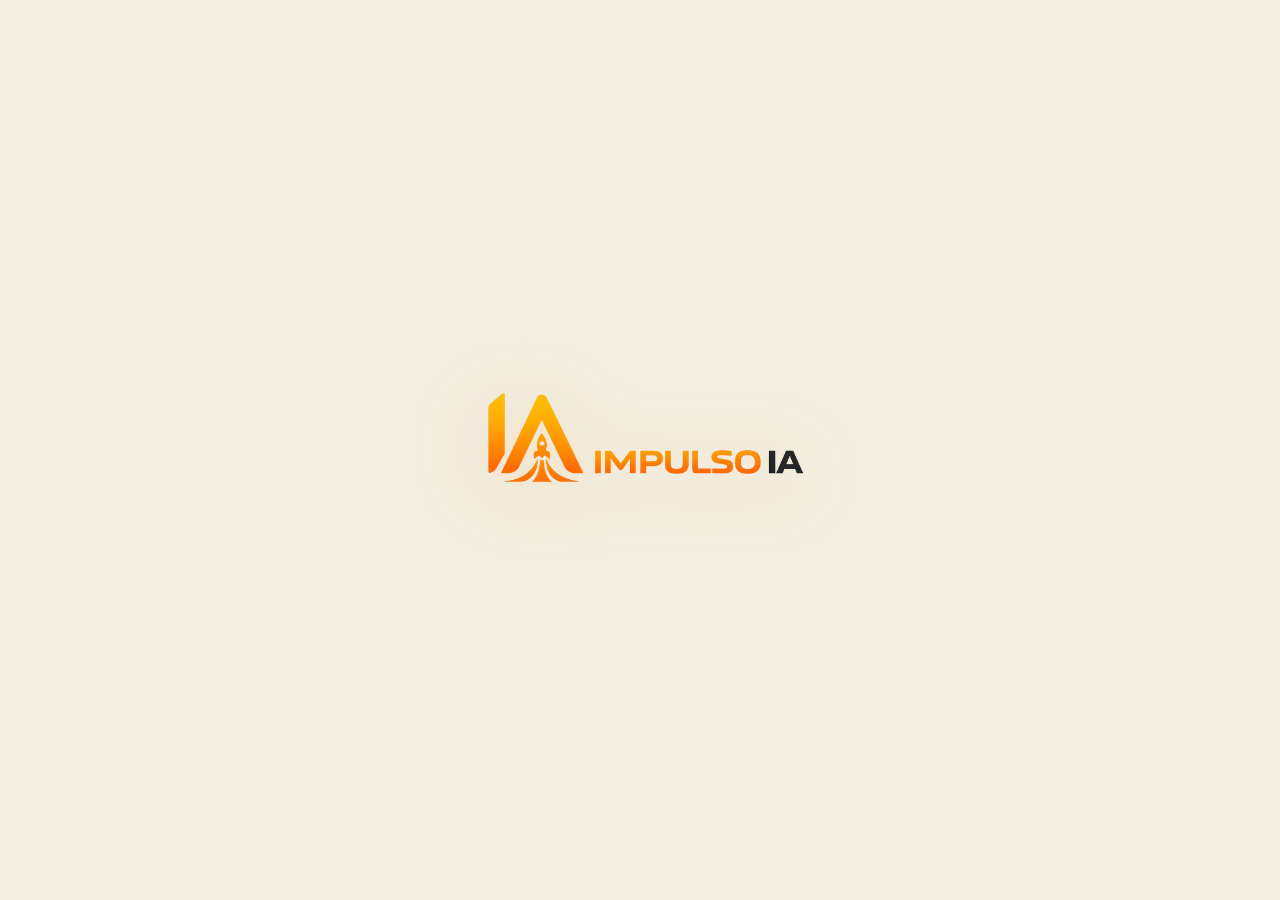
==== commit dd4ce554: "feat: cerrar la pagina — queda solo el logo, sin contenido ni contactos Se retira todo el contenido " ====
--- a/index.html
+++ b/index.html
@@ -3,318 +3,20 @@
 <head>
   <meta charset="UTF-8">
   <meta name="viewport" content="width=device-width, initial-scale=1.0">
-  <title>Impulso IA | Un empleado de IA para tu empresa</title>
-  <meta name="description" content="Un empleado de inteligencia artificial para tu empresa: atiende, vende, agenda y cobra por WhatsApp, 24/7. El mismo sistema que ya trabaja en negocios reales &mdash; ahora con tu marca.">
-  <meta property="og:title" content="Impulso IA &mdash; Tu empleado de IA">
-  <meta property="og:description" content="Atiende, vende, agenda y cobra por WhatsApp, 24/7. Ya funciona en negocios reales. Postul&aacute; tu empresa.">
-  <meta property="og:image" content="assets/logo-impulso.png">
+  <meta name="theme-color" content="#F3EEE2">
+  <title>Impulso IA</title>
+  <meta property="og:title" content="Impulso IA">
+  <meta property="og:image" content="https://impulsoia.org/assets/logo-impulso.png">
   <meta property="og:type" content="website">
   <meta property="og:url" content="https://impulsoia.org">
   <link rel="icon" href="assets/favicon.png" type="image/png">
-  <link rel="preconnect" href="https://fonts.googleapis.com">
-  <link rel="preconnect" href="https://fonts.gstatic.com" crossorigin>
-  <link href="https://fonts.googleapis.com/css2?family=Inter:wght@400;500;600;700;800&display=swap" rel="stylesheet">
-  <link rel="stylesheet" href="style.css?v=1">
-  <noscript><style>.reveal,.hero-content,.stat-item,.timeline-item,.pricing-box{opacity:1!important;transform:none!important;}</style></noscript>
+  <style>
+    *{box-sizing:border-box;margin:0;padding:0}
+    body{background:#F3EEE2;min-height:100vh;display:flex;align-items:center;justify-content:center;padding:24px}
+    img{width:min(88%,440px);height:auto;display:block;filter:drop-shadow(0 10px 34px rgba(245,165,36,.25))}
+  </style>
 </head>
 <body>
-
-<div class="scroll-progress"></div>
-<div class="cursor-glow"></div>
-
-<!-- ═══════════════ NAV ═══════════════ -->
-<nav class="nav" role="navigation">
-  <div class="nav-inner">
-    <a href="#" class="nav-logo">
-      <img src="assets/favicon.png" alt="Impulso IA" loading="lazy">
-      IMPULSO IA
-    </a>
-    <button class="nav-hamburger" aria-label="Men&uacute;">
-      <span></span><span></span><span></span>
-    </button>
-    <ul class="nav-links">
-      <li><a href="#capacidades">Qu&eacute; hace</a></li>
-      <li><a href="#prueba">Ya funciona</a></li>
-      <li><a href="#como">C&oacute;mo</a></li>
-      <li><a href="#resultados">Resultados</a></li>
-      <li><a href="#postular">Postulate</a></li>
-    </ul>
-  </div>
-</nav>
-
-<!-- ═══════════════ HERO ═══════════════ -->
-<section class="hero" id="inicio">
-  <canvas class="hero-shader" id="hero-shader"></canvas>
-  <div class="hero-content">
-    <img src="assets/logo-impulso.png" alt="Impulso IA" class="hero-logo" loading="eager"
-         style="width:min(88%,440px);height:auto;margin:0 auto 10px;display:block;filter:drop-shadow(0 10px 34px rgba(245,165,36,.32));">
-    <h1>Tu empleado de <span class="accent">IA</span></h1>
-    <p class="tagline">Atiende, vende, agenda y cobra por WhatsApp &mdash; 24/7</p>
-    <p class="sub-tagline">El mismo sistema que ya trabaja en negocios reales atendiendo +6.000 personas al mes. Ahora con tu marca, tus datos y tu WhatsApp.</p>
-    <div class="hero-ctas">
-      <a href="#postular" class="btn btn-primary">Postul&aacute; tu empresa</a>
-      <a href="#prueba" class="btn btn-outline">Mir&aacute; que ya funciona</a>
-    </div>
-  </div>
-</section>
-
-<!-- ═══════════════ QUÉ HACE (CAPACIDADES) ═══════════════ -->
-<section class="negocios-section" id="capacidades">
-  <div class="section">
-    <div class="divider reveal"></div>
-    <h2 class="section-title reveal">Todo lo que hace <span class="accent">por vos</span></h2>
-    <p class="section-subtitle reveal">Un solo empleado de IA en tu WhatsApp que hace el trabajo de varios. Sin sueldo, sin descanso, sin errores.</p>
-    <div class="negocios-grid">
-
-      <div class="card negocio-card reveal">
-        <div class="negocio-emoji">&#x1F4AC;</div>
-        <div class="card-title">Atiende 24/7</div>
-        <div class="card-text">Conversa con tus clientes por WhatsApp, entiende notas de voz y responde al instante &mdash; de d&iacute;a, de noche y los feriados. Nunca m&aacute;s una consulta perdida.</div>
-        <div class="card-meta"><span class="badge badge-accent">Sin horarios</span><span class="badge badge-accent">Texto y audio</span></div>
-      </div>
-
-      <div class="card negocio-card reveal">
-        <div class="negocio-emoji">&#x1F9F2;</div>
-        <div class="card-title">Sabe qui&eacute;n va a comprar</div>
-        <div class="card-text">Lleva tu CRM solo: califica cada lead en caliente, tibio o fr&iacute;o, hace el seguimiento al que pregunt&oacute; y desapareci&oacute;, y te avisa cuando alguien est&aacute; por cerrar.</div>
-        <div class="card-meta"><span class="badge badge-accent">CRM autom&aacute;tico</span><span class="badge badge-green">Seguimiento</span></div>
-      </div>
-
-      <div class="card negocio-card reveal">
-        <div class="negocio-emoji">&#x1F4C5;</div>
-        <div class="card-title">Agenda y cobra solo</div>
-        <div class="card-text">Ofrece tus horarios reales, agenda el turno, manda recordatorios 24 h y 2 h antes, y cobra con link de tarjeta real dentro de la misma conversaci&oacute;n.</div>
-        <div class="card-meta"><span class="badge badge-accent">Turnos</span><span class="badge badge-accent">Pago con tarjeta</span></div>
-      </div>
-
-      <div class="card negocio-card reveal">
-        <div class="negocio-emoji">&#x1F4F8;</div>
-        <div class="card-title">Lleva tus cuentas con una foto</div>
-        <div class="card-text">Le mand&aacute;s la foto de una factura y la carga sola. Registra gastos, arma res&uacute;menes diarios y te avisa de los vencimientos. La administraci&oacute;n deja de comerte el d&iacute;a.</div>
-        <div class="card-meta"><span class="badge badge-accent">Facturaci&oacute;n</span><span class="badge badge-accent">Res&uacute;menes</span></div>
-      </div>
-
-      <div class="card negocio-card reveal">
-        <div class="negocio-emoji">&#x1F5E3;&#xFE0F;</div>
-        <div class="card-title">Vos le habl&aacute;s, &eacute;l lo hace</div>
-        <div class="card-text">Es tu secretario: le dec&iacute;s &laquo;cambi&aacute; el precio&raquo;, &laquo;mand&aacute; un recordatorio&raquo;, &laquo;busc&aacute; este cliente&raquo; &mdash; y lo hace, en tu web y en tu WhatsApp al mismo tiempo.</div>
-        <div class="card-meta"><span class="badge badge-accent">En palabras</span><span class="badge badge-green">Web + WhatsApp</span></div>
-      </div>
-
-      <div class="card negocio-card reveal">
-        <div class="negocio-emoji">&#x1F4F1;</div>
-        <div class="card-title">Tu marketing y tu web</div>
-        <div class="card-text">Te arma tu p&aacute;gina web mobile-first con bot&oacute;n de WhatsApp, y trabaja de community manager: plan de contenido, guiones de reels y posteos en tus redes.</div>
-        <div class="card-meta"><span class="badge badge-accent">P&aacute;gina web</span><span class="badge badge-accent">Redes</span></div>
-      </div>
-
-    </div>
-  </div>
-</section>
-
-<!-- ═══════════════ YA FUNCIONA (PRUEBA SOCIAL) ═══════════════ -->
-<section class="section" id="prueba">
-  <div class="divider reveal"></div>
-  <h2 class="section-title reveal">No es una promesa. <span class="accent">Ya funciona</span></h2>
-  <p class="section-subtitle reveal">Estos agentes atienden clientes reales ahora mismo, todos los d&iacute;as. Impulso IA arma el mismo sistema para tu empresa.</p>
-  <div class="agentes-grid">
-
-    <!-- DORITA -->
-    <div class="card agente-card reveal">
-      <div class="agente-header">
-        <img class="agente-img" src="assets/agente-dorita.png" alt="Dorita">
-        <div>
-          <div class="agente-name">DORITA</div>
-          <div class="agente-role">Salsa Soul Studio &mdash; academia de salsa</div>
-        </div>
-      </div>
-      <div class="agente-desc">La vendedora que nunca duerme. M&aacute;s de 3.000 personas por mes escriben por anuncios, y Dorita las atiende todas: conversa, agenda, cobra e inscribe desde un solo WhatsApp, 24/7.</div>
-      <div class="agente-stats">
-        <span class="badge badge-accent">3.000+ leads/mes</span>
-        <span class="badge badge-accent">Desde 2008</span>
-        <span class="badge badge-green">En producci&oacute;n</span>
-      </div>
-      <div class="agente-tags">
-        <span class="tag">Atiende</span><span class="tag">Vende</span><span class="tag">Agenda</span><span class="tag">Cobra</span><span class="tag">Inscribe</span>
-      </div>
-      <div class="agente-details">
-        <div class="agente-details-text">
-          <strong>La primera academia de salsa de Paraguay</strong>, +10.000 alumnos en 18 a&ntilde;os. Dorita atiende leads, alumnos y pagos desde un solo n&uacute;mero, cruza la caja de todos los negocios y hasta abre el molinete con cada pago. Todo autom&aacute;tico, 24/7.
-        </div>
-      </div>
-      <div class="agente-footer">
-        <a href="https://salsasoulstudio.com" target="_blank" rel="noopener" class="agente-cta" onclick="event.stopPropagation()">&#x1F310; Ver Salsa Soul &rarr;</a>
-        <span class="agente-expand-hint">Click para detalles</span>
-      </div>
-    </div>
-
-    <!-- FENIX -->
-    <div class="card agente-card reveal">
-      <div class="agente-header">
-        <img class="agente-img" src="assets/agente-fenix.png" alt="Fenix">
-        <div>
-          <div class="agente-name">FENIX</div>
-          <div class="agente-role">Fenix Kids Academy &mdash; academia para ni&ntilde;os</div>
-        </div>
-      </div>
-      <div class="agente-desc">M&aacute;s de 3.000 padres por mes escriben por anuncios. Fenix los atiende, muestra horarios y precios, cobra y agenda la primera clase. +100 ni&ntilde;os regulares todos los meses.</div>
-      <div class="agente-stats">
-        <span class="badge badge-accent">3.000+ leads/mes</span>
-        <span class="badge badge-accent">100+ ni&ntilde;os</span>
-        <span class="badge badge-green">En producci&oacute;n</span>
-      </div>
-      <div class="agente-tags">
-        <span class="tag">Atiende</span><span class="tag">Agenda</span><span class="tag">Cobra</span><span class="tag">Recuerda</span>
-      </div>
-      <div class="agente-details">
-        <div class="agente-details-text">
-          <strong>3.000+ padres por mes atendidos autom&aacute;ticamente.</strong> Rompehielos con A/B testing para optimizar la primera respuesta, seguimiento autom&aacute;tico, agenda, cobro e inscripci&oacute;n sin intervenci&oacute;n humana. CRM en Airtable y avisos por Telegram.
-        </div>
-      </div>
-      <div class="agente-footer">
-        <a href="https://fenixkidsacademy.com" target="_blank" rel="noopener" class="agente-cta" onclick="event.stopPropagation()">&#x1F310; Ver Fenix Kids &rarr;</a>
-        <span class="agente-expand-hint">Click para detalles</span>
-      </div>
-    </div>
-
-    <!-- NEO -->
-    <div class="card agente-card reveal">
-      <div class="agente-header">
-        <img class="agente-img" src="assets/agente-neo.png" alt="Neo">
-        <div>
-          <div class="agente-name">NEO</div>
-          <div class="agente-role">Impulso IA &mdash; empleados IA para empresas</div>
-        </div>
-      </div>
-      <div class="agente-desc">Hijo de Dorita y Fenix. Naci&oacute; de la experiencia real de ambos y hoy es la cara de Impulso IA: atiende tus consultas, te cuenta c&oacute;mo funciona y acompa&ntilde;a a cada empresa que suma su empleado IA.</div>
-      <div class="agente-stats">
-        <span class="badge badge-accent">Hijo de Dorita + Fenix</span>
-        <span class="badge badge-accent">Impulso IA</span>
-        <span class="badge badge-green">En producci&oacute;n</span>
-      </div>
-      <div class="agente-tags">
-        <span class="tag">Conversa</span><span class="tag">Vende</span><span class="tag">Cobra</span><span class="tag">Acompa&ntilde;a</span>
-      </div>
-      <div class="agente-details">
-        <div class="agente-details-text">
-          <strong>Nacido de la experiencia real</strong> de Dorita (Salsa Soul) y Fenix (Fenix Kids). Hereda lo mejor de ambos: conversaci&oacute;n natural, herramientas conectadas al negocio y monitor interno. Es el que te despierta a la IA &mdash; escrib&iacute;le y prob&aacute;lo vos mismo.
-        </div>
-      </div>
-      <div class="agente-footer">
-        <a href="https://wa.me/595976650212?text=Hola%2C%20quiero%20info%20de%20Impulso%20IA%20para%20mi%20empresa" target="_blank" rel="noopener" class="agente-cta" onclick="event.stopPropagation()">&#x1F4AC; Escribile a Neo &rarr;</a>
-        <span class="agente-expand-hint">Click para detalles</span>
-      </div>
-    </div>
-
-  </div>
-</section>
-
-<!-- ═══════════════ CÓMO (3 PASOS) ═══════════════ -->
-<section class="tu-agente" id="como">
-  <div class="tu-agente-inner">
-    <span class="tu-agente-badge">Cupos limitados</span>
-    <h2 class="reveal">Y esto, <span class="accent">en tu empresa</span></h2>
-    <p class="tu-agente-sub reveal">Trabajamos con un grupo limitado de empresas por vez, armando para cada una su propio empleado IA &mdash; con tu marca y tus datos. Igual que Dorita, Fenix y Neo, pero para tu negocio. As&iacute; empieza:</p>
-
-    <div class="tu-agente-pasos">
-      <div class="paso reveal">
-        <div class="paso-num">1</div>
-        <div class="paso-titulo">Te postul&aacute;s</div>
-        <div class="paso-texto">3 minutos: qui&eacute;n sos, tu empresa y qu&eacute; problema te est&aacute; costando plata. No hace falta saber nada de tecnolog&iacute;a.</div>
-      </div>
-      <div class="paso reveal">
-        <div class="paso-num">2</div>
-        <div class="paso-titulo">Revisamos tu caso</div>
-        <div class="paso-texto">Leemos cada postulaci&oacute;n personalmente. Los cupos son limitados: si tu empresa encaja, te escribimos y hablamos.</div>
-      </div>
-      <div class="paso reveal">
-        <div class="paso-num">3</div>
-        <div class="paso-titulo">Armamos tu empleado IA</div>
-        <div class="paso-texto">Lo construimos con tus datos reales, lo conectamos a tu WhatsApp y empieza a trabajar por vos, 24/7.</div>
-      </div>
-    </div>
-
-    <div class="tu-agente-cta-wrap reveal" id="postular">
-      <a href="https://agente.ivanlafuente.com/diagnostico" target="_blank" rel="noopener" class="btn-agente">
-        &#x270D;&#xFE0F; Postular mi empresa
-      </a>
-      <p class="tu-agente-nota">3 minutos, gratis y sin compromiso &mdash; revisamos cada postulaci&oacute;n personalmente.</p>
-    </div>
-  </div>
-</section>
-
-<!-- ═══════════════ RESULTADOS ═══════════════ -->
-<section class="resultados-section" id="resultados">
-  <div class="section">
-    <div class="divider reveal" style="margin-left:auto;margin-right:auto;"></div>
-    <h2 class="section-title reveal" style="text-align:center;">Resultados <span class="accent">reales</span></h2>
-    <p class="section-subtitle reveal" style="text-align:center;margin-left:auto;margin-right:auto;">N&uacute;meros de sistemas en producci&oacute;n. Nada inventado.</p>
-    <div class="stats-grid">
-      <div class="stat-item reveal">
-        <div class="stat-number" data-count="6000" data-suffix="+">0</div>
-        <div class="stat-label">Personas atendidas por IA al mes</div>
-      </div>
-      <div class="stat-item reveal">
-        <div class="stat-number" data-count="100" data-suffix="+">0</div>
-        <div class="stat-label">Horas ahorradas por mes en trabajos manuales</div>
-      </div>
-      <div class="stat-item reveal">
-        <div class="stat-number" data-count="7" data-suffix="">0</div>
-        <div class="stat-label">Marcas automatizadas con IA</div>
-      </div>
-      <div class="stat-item reveal">
-        <div class="stat-number" data-count="24" data-suffix="/7">0</div>
-        <div class="stat-label">Atenci&oacute;n sin descanso</div>
-      </div>
-      <div class="stat-item reveal">
-        <div class="stat-number" data-count="25" data-suffix="+">0</div>
-        <div class="stat-label">Canales de redes automatizados</div>
-      </div>
-      <div class="stat-item reveal">
-        <div class="stat-number" data-count="3" data-suffix="">0</div>
-        <div class="stat-label">Agentes IA en producci&oacute;n</div>
-      </div>
-    </div>
-  </div>
-</section>
-
-<!-- ═══════════════ CTA FINAL ═══════════════ -->
-<section class="cta-final" id="contacto">
-  <h2>&#x00BF;Listo para tu empleado de IA?</h2>
-  <p>Los cupos son limitados. Postul&aacute; tu empresa &mdash; 3 minutos, sin compromiso.</p>
-  <div class="hero-ctas" style="position:relative;">
-    <a href="https://agente.ivanlafuente.com/diagnostico" target="_blank" rel="noopener" class="btn btn-primary">
-      &#x270D;&#xFE0F; Postular mi empresa
-    </a>
-    <a href="https://wa.me/595976650212?text=Hola%2C%20quiero%20info%20de%20Impulso%20IA%20para%20mi%20empresa" class="btn btn-whatsapp">
-      &#x1F4AC; Escribile a Neo
-    </a>
-  </div>
-</section>
-
-<!-- ═══════════════ FOOTER ═══════════════ -->
-<footer class="footer">
-  <div class="footer-inner">
-    <div class="footer-links">
-      <a href="https://ivanlafuente.com" target="_blank" rel="noopener">Ivan Lafuente</a>
-      <a href="https://salsasoulstudio.com" target="_blank" rel="noopener">Salsa Soul Studio</a>
-      <a href="https://fenixkidsacademy.com" target="_blank" rel="noopener">Fenix Kids Academy</a>
-      <a href="https://wa.me/595976650212" target="_blank" rel="noopener">WhatsApp</a>
-    </div>
-    <div class="footer-credit">
-      &copy; 2026 Impulso IA &mdash; Asunci&oacute;n, Paraguay<br>
-      Un proyecto de Ivan Lafuente &middot; Hecho con Claude Code
-    </div>
-  </div>
-</footer>
-
-<!-- ═══════════════ LIGHTBOX ═══════════════ -->
-<div class="lightbox" role="dialog" aria-label="Imagen ampliada">
-  <img src="" alt="Imagen ampliada">
-</div>
-
-<script src="https://cdnjs.cloudflare.com/ajax/libs/gsap/3.12.5/gsap.min.js"></script>
-<script src="https://cdnjs.cloudflare.com/ajax/libs/gsap/3.12.5/ScrollTrigger.min.js"></script>
-<script src="script.js?v=1"></script>
+  <img src="assets/logo-impulso.png" alt="Impulso IA">
 </body>
 </html>
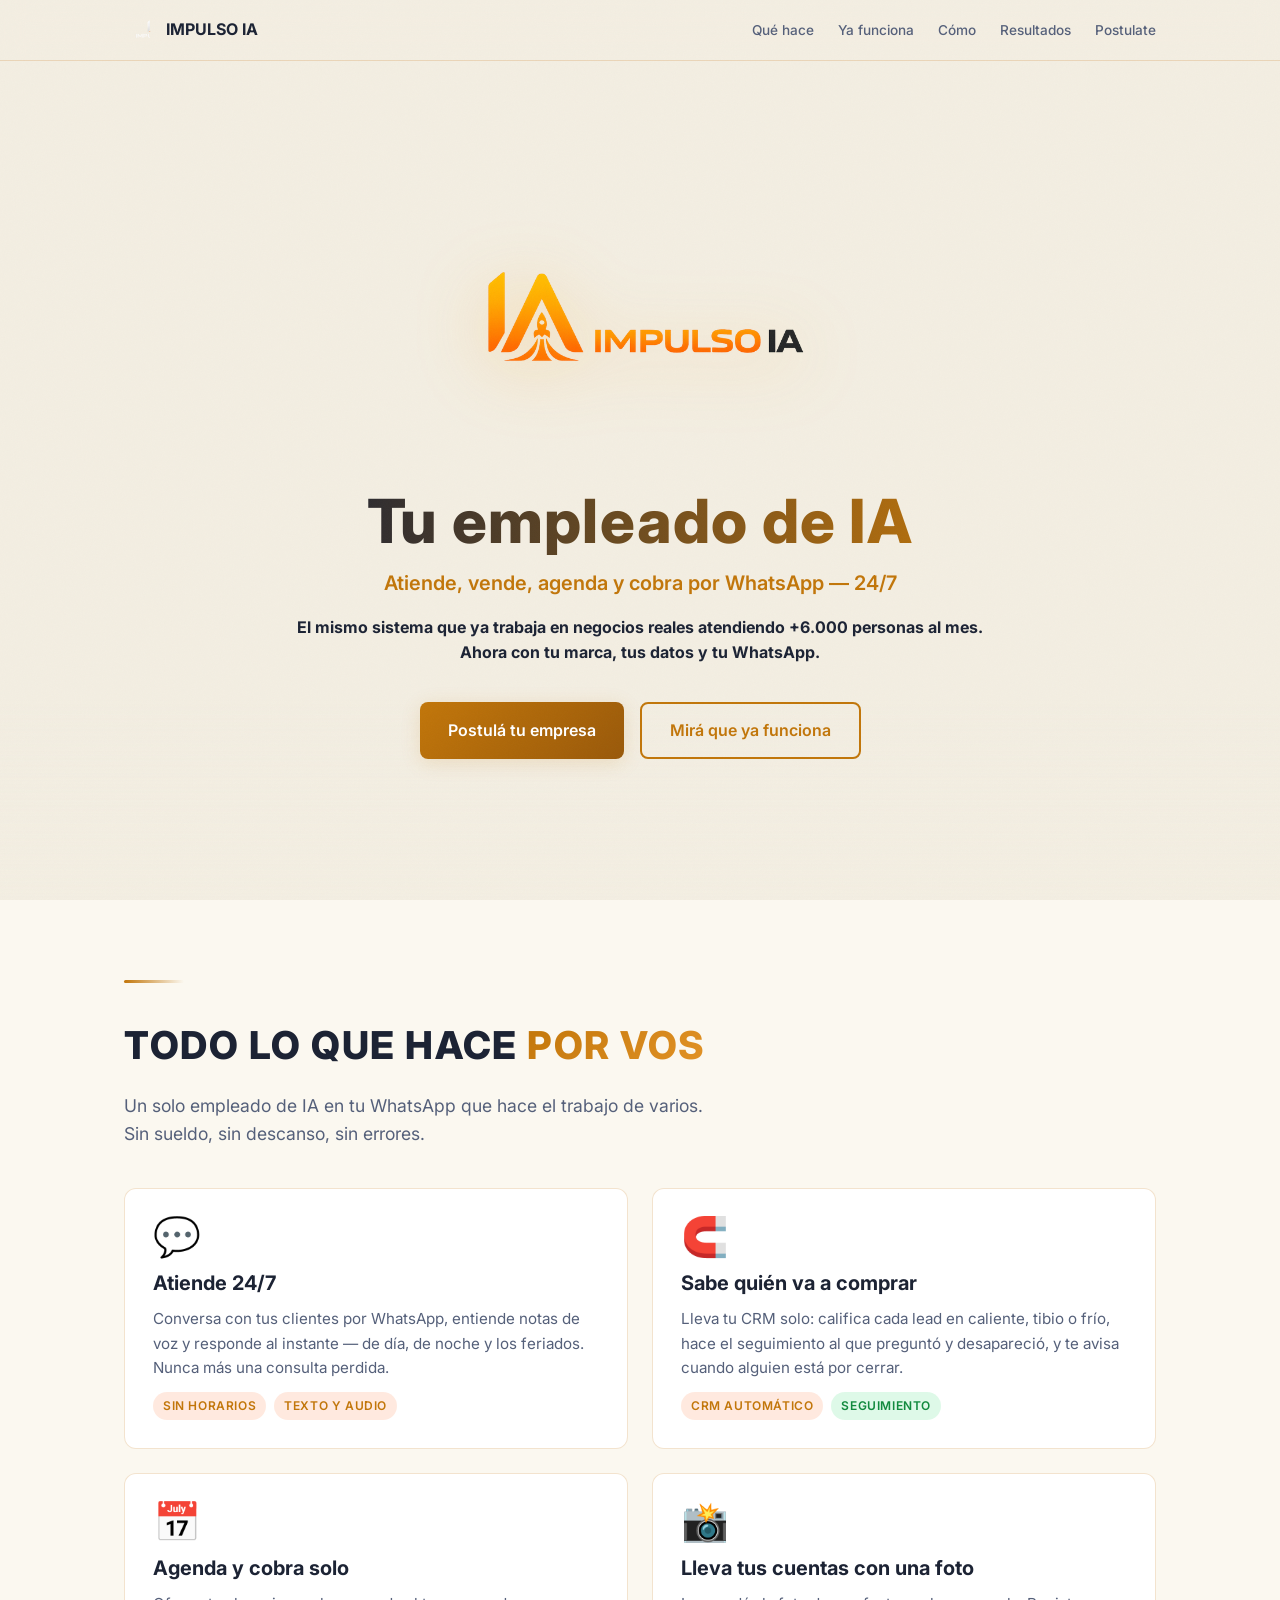
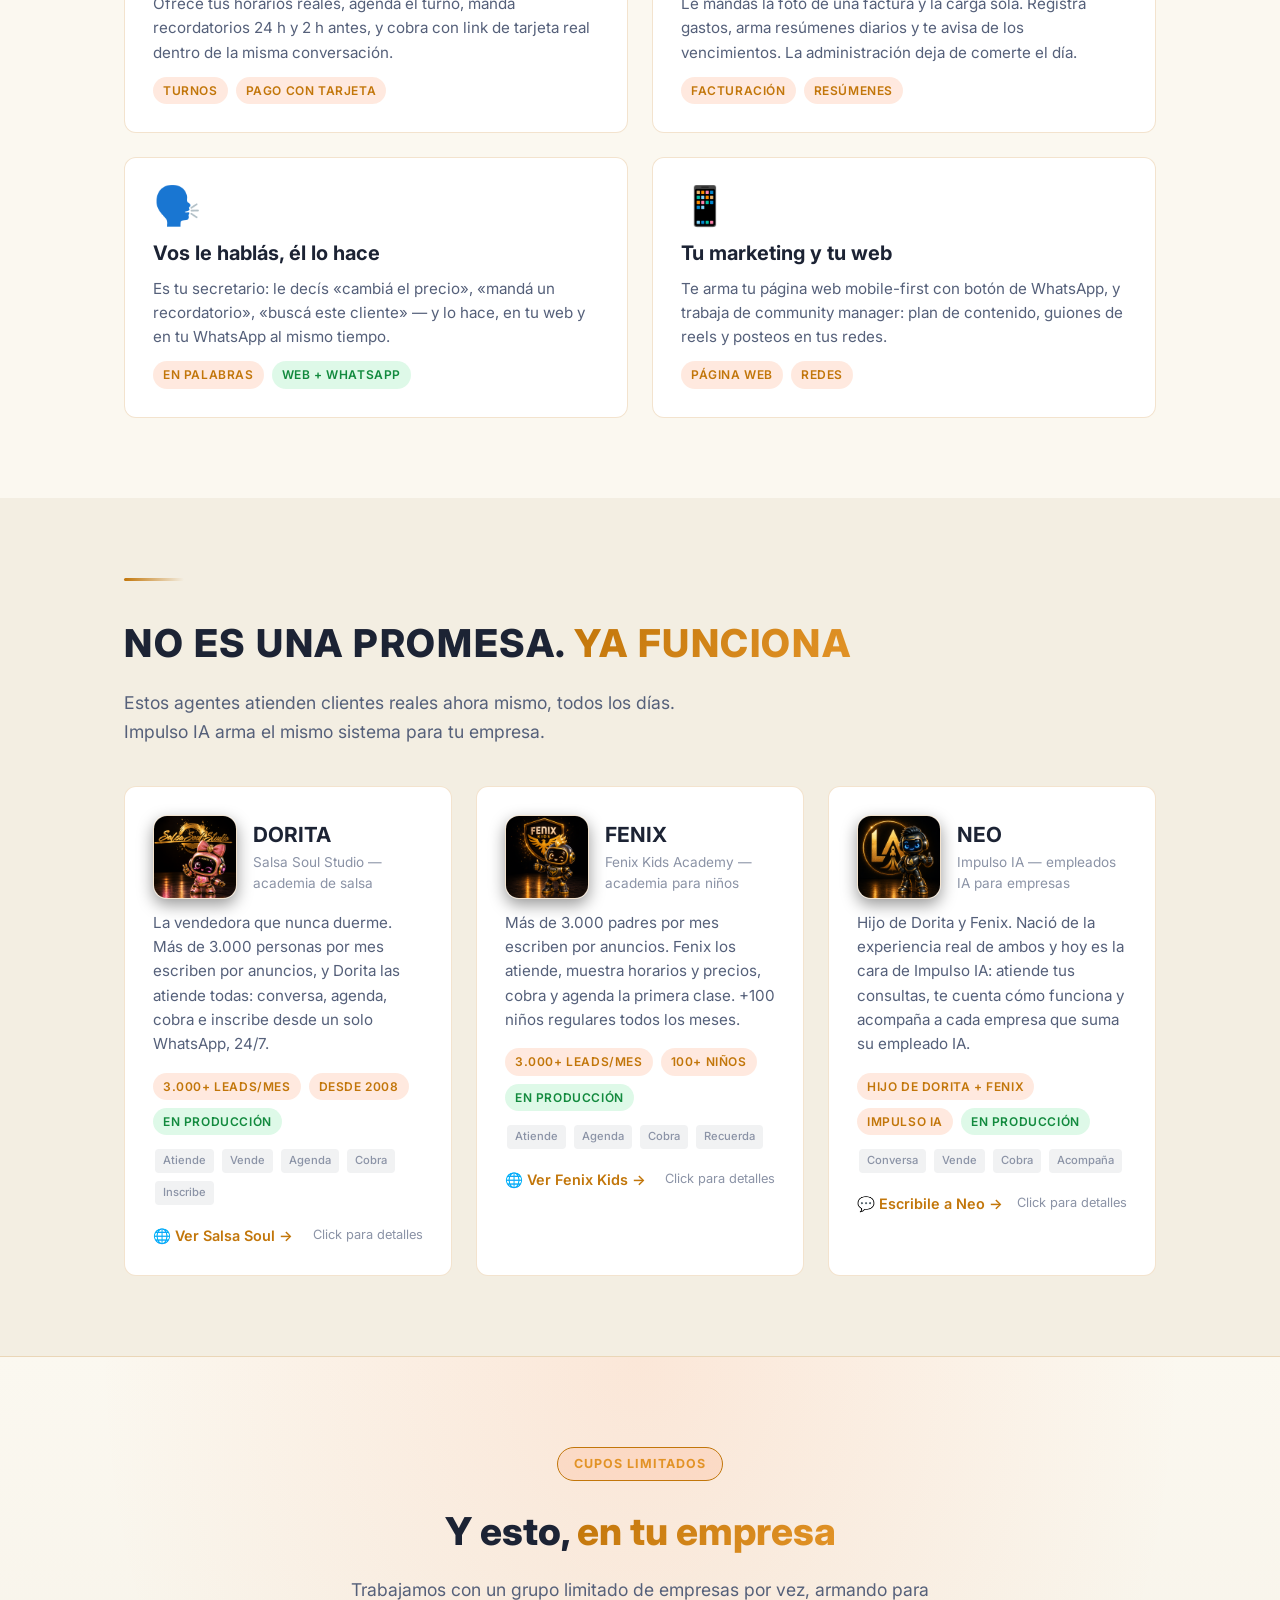
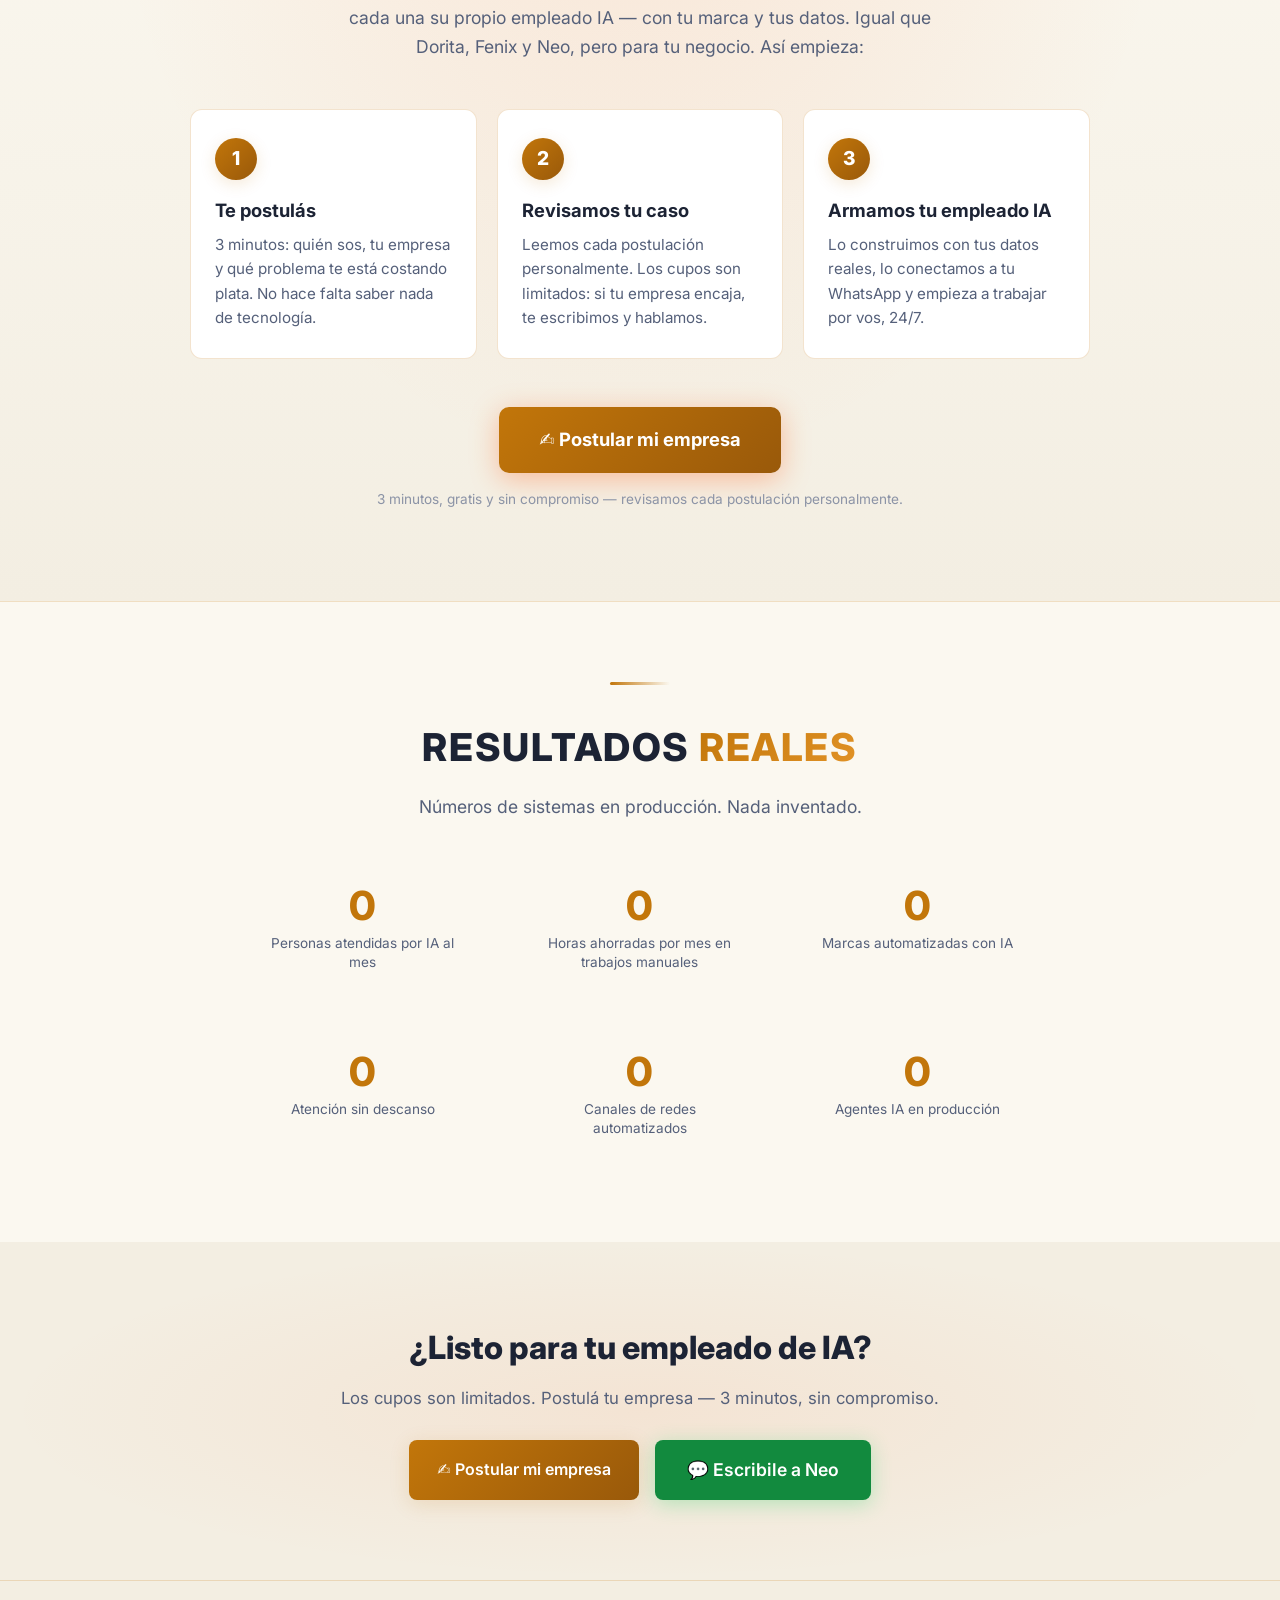
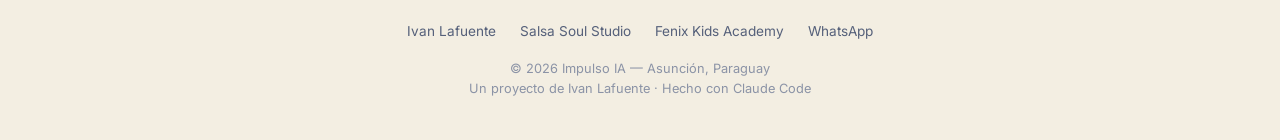
==== commit a7dec7c4: "Revert "feat: cerrar la pagina — queda solo el logo, sin contenido ni contactos" This reverts commit" ====
--- a/index.html
+++ b/index.html
@@ -4,19 +4,318 @@
   <meta charset="UTF-8">
   <meta name="viewport" content="width=device-width, initial-scale=1.0">
   <meta name="theme-color" content="#F3EEE2">
-  <title>Impulso IA</title>
-  <meta property="og:title" content="Impulso IA">
-  <meta property="og:image" content="https://impulsoia.org/assets/logo-impulso.png">
+  <title>Impulso IA | Un empleado de IA para tu empresa</title>
+  <meta name="description" content="Un empleado de inteligencia artificial para tu empresa: atiende, vende, agenda y cobra por WhatsApp, 24/7. El mismo sistema que ya trabaja en negocios reales &mdash; ahora con tu marca.">
+  <meta property="og:title" content="Impulso IA &mdash; Tu empleado de IA">
+  <meta property="og:description" content="Atiende, vende, agenda y cobra por WhatsApp, 24/7. Ya funciona en negocios reales. Postul&aacute; tu empresa.">
+  <meta property="og:image" content="assets/logo-impulso.png">
   <meta property="og:type" content="website">
   <meta property="og:url" content="https://impulsoia.org">
   <link rel="icon" href="assets/favicon.png" type="image/png">
-  <style>
-    *{box-sizing:border-box;margin:0;padding:0}
-    body{background:#F3EEE2;min-height:100vh;display:flex;align-items:center;justify-content:center;padding:24px}
-    img{width:min(88%,440px);height:auto;display:block;filter:drop-shadow(0 10px 34px rgba(245,165,36,.25))}
-  </style>
+  <link rel="preconnect" href="https://fonts.googleapis.com">
+  <link rel="preconnect" href="https://fonts.gstatic.com" crossorigin>
+  <link href="https://fonts.googleapis.com/css2?family=Inter:wght@400;500;600;700;800&display=swap" rel="stylesheet">
+  <link rel="stylesheet" href="style.css?v=1">
+  <noscript><style>.reveal,.hero-content,.stat-item,.timeline-item,.pricing-box{opacity:1!important;transform:none!important;}</style></noscript>
 </head>
 <body>
-  <img src="assets/logo-impulso.png" alt="Impulso IA">
+
+<div class="scroll-progress"></div>
+<div class="cursor-glow"></div>
+
+<!-- ═══════════════ NAV ═══════════════ -->
+<nav class="nav" role="navigation">
+  <div class="nav-inner">
+    <a href="#" class="nav-logo">
+      <img src="assets/favicon.png" alt="Impulso IA" loading="lazy">
+      IMPULSO IA
+    </a>
+    <button class="nav-hamburger" aria-label="Men&uacute;">
+      <span></span><span></span><span></span>
+    </button>
+    <ul class="nav-links">
+      <li><a href="#capacidades">Qu&eacute; hace</a></li>
+      <li><a href="#prueba">Ya funciona</a></li>
+      <li><a href="#como">C&oacute;mo</a></li>
+      <li><a href="#resultados">Resultados</a></li>
+      <li><a href="#postular">Postulate</a></li>
+    </ul>
+  </div>
+</nav>
+
+<!-- ═══════════════ HERO ═══════════════ -->
+<section class="hero" id="inicio">
+  <canvas class="hero-shader" id="hero-shader"></canvas>
+  <div class="hero-content">
+    <img src="assets/logo-impulso.png" alt="Impulso IA" class="hero-logo" loading="eager"
+         style="width:min(88%,440px);height:auto;margin:0 auto 10px;display:block;filter:drop-shadow(0 10px 34px rgba(245,165,36,.32));">
+    <h1>Tu empleado de <span class="accent">IA</span></h1>
+    <p class="tagline">Atiende, vende, agenda y cobra por WhatsApp &mdash; 24/7</p>
+    <p class="sub-tagline">El mismo sistema que ya trabaja en negocios reales atendiendo +6.000 personas al mes. Ahora con tu marca, tus datos y tu WhatsApp.</p>
+    <div class="hero-ctas">
+      <a href="#postular" class="btn btn-primary">Postul&aacute; tu empresa</a>
+      <a href="#prueba" class="btn btn-outline">Mir&aacute; que ya funciona</a>
+    </div>
+  </div>
+</section>
+
+<!-- ═══════════════ QUÉ HACE (CAPACIDADES) ═══════════════ -->
+<section class="negocios-section" id="capacidades">
+  <div class="section">
+    <div class="divider reveal"></div>
+    <h2 class="section-title reveal">Todo lo que hace <span class="accent">por vos</span></h2>
+    <p class="section-subtitle reveal">Un solo empleado de IA en tu WhatsApp que hace el trabajo de varios. Sin sueldo, sin descanso, sin errores.</p>
+    <div class="negocios-grid">
+
+      <div class="card negocio-card reveal">
+        <div class="negocio-emoji">&#x1F4AC;</div>
+        <div class="card-title">Atiende 24/7</div>
+        <div class="card-text">Conversa con tus clientes por WhatsApp, entiende notas de voz y responde al instante &mdash; de d&iacute;a, de noche y los feriados. Nunca m&aacute;s una consulta perdida.</div>
+        <div class="card-meta"><span class="badge badge-accent">Sin horarios</span><span class="badge badge-accent">Texto y audio</span></div>
+      </div>
+
+      <div class="card negocio-card reveal">
+        <div class="negocio-emoji">&#x1F9F2;</div>
+        <div class="card-title">Sabe qui&eacute;n va a comprar</div>
+        <div class="card-text">Lleva tu CRM solo: califica cada lead en caliente, tibio o fr&iacute;o, hace el seguimiento al que pregunt&oacute; y desapareci&oacute;, y te avisa cuando alguien est&aacute; por cerrar.</div>
+        <div class="card-meta"><span class="badge badge-accent">CRM autom&aacute;tico</span><span class="badge badge-green">Seguimiento</span></div>
+      </div>
+
+      <div class="card negocio-card reveal">
+        <div class="negocio-emoji">&#x1F4C5;</div>
+        <div class="card-title">Agenda y cobra solo</div>
+        <div class="card-text">Ofrece tus horarios reales, agenda el turno, manda recordatorios 24 h y 2 h antes, y cobra con link de tarjeta real dentro de la misma conversaci&oacute;n.</div>
+        <div class="card-meta"><span class="badge badge-accent">Turnos</span><span class="badge badge-accent">Pago con tarjeta</span></div>
+      </div>
+
+      <div class="card negocio-card reveal">
+        <div class="negocio-emoji">&#x1F4F8;</div>
+        <div class="card-title">Lleva tus cuentas con una foto</div>
+        <div class="card-text">Le mand&aacute;s la foto de una factura y la carga sola. Registra gastos, arma res&uacute;menes diarios y te avisa de los vencimientos. La administraci&oacute;n deja de comerte el d&iacute;a.</div>
+        <div class="card-meta"><span class="badge badge-accent">Facturaci&oacute;n</span><span class="badge badge-accent">Res&uacute;menes</span></div>
+      </div>
+
+      <div class="card negocio-card reveal">
+        <div class="negocio-emoji">&#x1F5E3;&#xFE0F;</div>
+        <div class="card-title">Vos le habl&aacute;s, &eacute;l lo hace</div>
+        <div class="card-text">Es tu secretario: le dec&iacute;s &laquo;cambi&aacute; el precio&raquo;, &laquo;mand&aacute; un recordatorio&raquo;, &laquo;busc&aacute; este cliente&raquo; &mdash; y lo hace, en tu web y en tu WhatsApp al mismo tiempo.</div>
+        <div class="card-meta"><span class="badge badge-accent">En palabras</span><span class="badge badge-green">Web + WhatsApp</span></div>
+      </div>
+
+      <div class="card negocio-card reveal">
+        <div class="negocio-emoji">&#x1F4F1;</div>
+        <div class="card-title">Tu marketing y tu web</div>
+        <div class="card-text">Te arma tu p&aacute;gina web mobile-first con bot&oacute;n de WhatsApp, y trabaja de community manager: plan de contenido, guiones de reels y posteos en tus redes.</div>
+        <div class="card-meta"><span class="badge badge-accent">P&aacute;gina web</span><span class="badge badge-accent">Redes</span></div>
+      </div>
+
+    </div>
+  </div>
+</section>
+
+<!-- ═══════════════ YA FUNCIONA (PRUEBA SOCIAL) ═══════════════ -->
+<section class="section" id="prueba">
+  <div class="divider reveal"></div>
+  <h2 class="section-title reveal">No es una promesa. <span class="accent">Ya funciona</span></h2>
+  <p class="section-subtitle reveal">Estos agentes atienden clientes reales ahora mismo, todos los d&iacute;as. Impulso IA arma el mismo sistema para tu empresa.</p>
+  <div class="agentes-grid">
+
+    <!-- DORITA -->
+    <div class="card agente-card reveal">
+      <div class="agente-header">
+        <img class="agente-img" src="assets/agente-dorita.png" alt="Dorita">
+        <div>
+          <div class="agente-name">DORITA</div>
+          <div class="agente-role">Salsa Soul Studio &mdash; academia de salsa</div>
+        </div>
+      </div>
+      <div class="agente-desc">La vendedora que nunca duerme. M&aacute;s de 3.000 personas por mes escriben por anuncios, y Dorita las atiende todas: conversa, agenda, cobra e inscribe desde un solo WhatsApp, 24/7.</div>
+      <div class="agente-stats">
+        <span class="badge badge-accent">3.000+ leads/mes</span>
+        <span class="badge badge-accent">Desde 2008</span>
+        <span class="badge badge-green">En producci&oacute;n</span>
+      </div>
+      <div class="agente-tags">
+        <span class="tag">Atiende</span><span class="tag">Vende</span><span class="tag">Agenda</span><span class="tag">Cobra</span><span class="tag">Inscribe</span>
+      </div>
+      <div class="agente-details">
+        <div class="agente-details-text">
+          <strong>La primera academia de salsa de Paraguay</strong>, +10.000 alumnos en 18 a&ntilde;os. Dorita atiende leads, alumnos y pagos desde un solo n&uacute;mero, cruza la caja de todos los negocios y hasta abre el molinete con cada pago. Todo autom&aacute;tico, 24/7.
+        </div>
+      </div>
+      <div class="agente-footer">
+        <a href="https://salsasoulstudio.com" target="_blank" rel="noopener" class="agente-cta" onclick="event.stopPropagation()">&#x1F310; Ver Salsa Soul &rarr;</a>
+        <span class="agente-expand-hint">Click para detalles</span>
+      </div>
+    </div>
+
+    <!-- FENIX -->
+    <div class="card agente-card reveal">
+      <div class="agente-header">
+        <img class="agente-img" src="assets/agente-fenix.png" alt="Fenix">
+        <div>
+          <div class="agente-name">FENIX</div>
+          <div class="agente-role">Fenix Kids Academy &mdash; academia para ni&ntilde;os</div>
+        </div>
+      </div>
+      <div class="agente-desc">M&aacute;s de 3.000 padres por mes escriben por anuncios. Fenix los atiende, muestra horarios y precios, cobra y agenda la primera clase. +100 ni&ntilde;os regulares todos los meses.</div>
+      <div class="agente-stats">
+        <span class="badge badge-accent">3.000+ leads/mes</span>
+        <span class="badge badge-accent">100+ ni&ntilde;os</span>
+        <span class="badge badge-green">En producci&oacute;n</span>
+      </div>
+      <div class="agente-tags">
+        <span class="tag">Atiende</span><span class="tag">Agenda</span><span class="tag">Cobra</span><span class="tag">Recuerda</span>
+      </div>
+      <div class="agente-details">
+        <div class="agente-details-text">
+          <strong>3.000+ padres por mes atendidos autom&aacute;ticamente.</strong> Rompehielos con A/B testing para optimizar la primera respuesta, seguimiento autom&aacute;tico, agenda, cobro e inscripci&oacute;n sin intervenci&oacute;n humana. CRM en Airtable y avisos por Telegram.
+        </div>
+      </div>
+      <div class="agente-footer">
+        <a href="https://fenixkidsacademy.com" target="_blank" rel="noopener" class="agente-cta" onclick="event.stopPropagation()">&#x1F310; Ver Fenix Kids &rarr;</a>
+        <span class="agente-expand-hint">Click para detalles</span>
+      </div>
+    </div>
+
+    <!-- NEO -->
+    <div class="card agente-card reveal">
+      <div class="agente-header">
+        <img class="agente-img" src="assets/agente-neo.png" alt="Neo">
+        <div>
+          <div class="agente-name">NEO</div>
+          <div class="agente-role">Impulso IA &mdash; empleados IA para empresas</div>
+        </div>
+      </div>
+      <div class="agente-desc">Hijo de Dorita y Fenix. Naci&oacute; de la experiencia real de ambos y hoy es la cara de Impulso IA: atiende tus consultas, te cuenta c&oacute;mo funciona y acompa&ntilde;a a cada empresa que suma su empleado IA.</div>
+      <div class="agente-stats">
+        <span class="badge badge-accent">Hijo de Dorita + Fenix</span>
+        <span class="badge badge-accent">Impulso IA</span>
+        <span class="badge badge-green">En producci&oacute;n</span>
+      </div>
+      <div class="agente-tags">
+        <span class="tag">Conversa</span><span class="tag">Vende</span><span class="tag">Cobra</span><span class="tag">Acompa&ntilde;a</span>
+      </div>
+      <div class="agente-details">
+        <div class="agente-details-text">
+          <strong>Nacido de la experiencia real</strong> de Dorita (Salsa Soul) y Fenix (Fenix Kids). Hereda lo mejor de ambos: conversaci&oacute;n natural, herramientas conectadas al negocio y monitor interno. Es el que te despierta a la IA &mdash; escrib&iacute;le y prob&aacute;lo vos mismo.
+        </div>
+      </div>
+      <div class="agente-footer">
+        <a href="https://wa.me/595976650212?text=Hola%2C%20quiero%20info%20de%20Impulso%20IA%20para%20mi%20empresa" target="_blank" rel="noopener" class="agente-cta" onclick="event.stopPropagation()">&#x1F4AC; Escribile a Neo &rarr;</a>
+        <span class="agente-expand-hint">Click para detalles</span>
+      </div>
+    </div>
+
+  </div>
+</section>
+
+<!-- ═══════════════ CÓMO (3 PASOS) ═══════════════ -->
+<section class="tu-agente" id="como">
+  <div class="tu-agente-inner">
+    <span class="tu-agente-badge">Cupos limitados</span>
+    <h2 class="reveal">Y esto, <span class="accent">en tu empresa</span></h2>
+    <p class="tu-agente-sub reveal">Trabajamos con un grupo limitado de empresas por vez, armando para cada una su propio empleado IA &mdash; con tu marca y tus datos. Igual que Dorita, Fenix y Neo, pero para tu negocio. As&iacute; empieza:</p>
+
+    <div class="tu-agente-pasos">
+      <div class="paso reveal">
+        <div class="paso-num">1</div>
+        <div class="paso-titulo">Te postul&aacute;s</div>
+        <div class="paso-texto">3 minutos: qui&eacute;n sos, tu empresa y qu&eacute; problema te est&aacute; costando plata. No hace falta saber nada de tecnolog&iacute;a.</div>
+      </div>
+      <div class="paso reveal">
+        <div class="paso-num">2</div>
+        <div class="paso-titulo">Revisamos tu caso</div>
+        <div class="paso-texto">Leemos cada postulaci&oacute;n personalmente. Los cupos son limitados: si tu empresa encaja, te escribimos y hablamos.</div>
+      </div>
+      <div class="paso reveal">
+        <div class="paso-num">3</div>
+        <div class="paso-titulo">Armamos tu empleado IA</div>
+        <div class="paso-texto">Lo construimos con tus datos reales, lo conectamos a tu WhatsApp y empieza a trabajar por vos, 24/7.</div>
+      </div>
+    </div>
+
+    <div class="tu-agente-cta-wrap reveal" id="postular">
+      <a href="https://agente.ivanlafuente.com/diagnostico" target="_blank" rel="noopener" class="btn-agente">
+        &#x270D;&#xFE0F; Postular mi empresa
+      </a>
+      <p class="tu-agente-nota">3 minutos, gratis y sin compromiso &mdash; revisamos cada postulaci&oacute;n personalmente.</p>
+    </div>
+  </div>
+</section>
+
+<!-- ═══════════════ RESULTADOS ═══════════════ -->
+<section class="resultados-section" id="resultados">
+  <div class="section">
+    <div class="divider reveal" style="margin-left:auto;margin-right:auto;"></div>
+    <h2 class="section-title reveal" style="text-align:center;">Resultados <span class="accent">reales</span></h2>
+    <p class="section-subtitle reveal" style="text-align:center;margin-left:auto;margin-right:auto;">N&uacute;meros de sistemas en producci&oacute;n. Nada inventado.</p>
+    <div class="stats-grid">
+      <div class="stat-item reveal">
+        <div class="stat-number" data-count="6000" data-suffix="+">0</div>
+        <div class="stat-label">Personas atendidas por IA al mes</div>
+      </div>
+      <div class="stat-item reveal">
+        <div class="stat-number" data-count="100" data-suffix="+">0</div>
+        <div class="stat-label">Horas ahorradas por mes en trabajos manuales</div>
+      </div>
+      <div class="stat-item reveal">
+        <div class="stat-number" data-count="7" data-suffix="">0</div>
+        <div class="stat-label">Marcas automatizadas con IA</div>
+      </div>
+      <div class="stat-item reveal">
+        <div class="stat-number" data-count="24" data-suffix="/7">0</div>
+        <div class="stat-label">Atenci&oacute;n sin descanso</div>
+      </div>
+      <div class="stat-item reveal">
+        <div class="stat-number" data-count="25" data-suffix="+">0</div>
+        <div class="stat-label">Canales de redes automatizados</div>
+      </div>
+      <div class="stat-item reveal">
+        <div class="stat-number" data-count="3" data-suffix="">0</div>
+        <div class="stat-label">Agentes IA en producci&oacute;n</div>
+      </div>
+    </div>
+  </div>
+</section>
+
+<!-- ═══════════════ CTA FINAL ═══════════════ -->
+<section class="cta-final" id="contacto">
+  <h2>&#x00BF;Listo para tu empleado de IA?</h2>
+  <p>Los cupos son limitados. Postul&aacute; tu empresa &mdash; 3 minutos, sin compromiso.</p>
+  <div class="hero-ctas" style="position:relative;">
+    <a href="https://agente.ivanlafuente.com/diagnostico" target="_blank" rel="noopener" class="btn btn-primary">
+      &#x270D;&#xFE0F; Postular mi empresa
+    </a>
+    <a href="https://wa.me/595976650212?text=Hola%2C%20quiero%20info%20de%20Impulso%20IA%20para%20mi%20empresa" class="btn btn-whatsapp">
+      &#x1F4AC; Escribile a Neo
+    </a>
+  </div>
+</section>
+
+<!-- ═══════════════ FOOTER ═══════════════ -->
+<footer class="footer">
+  <div class="footer-inner">
+    <div class="footer-links">
+      <a href="https://ivanlafuente.com" target="_blank" rel="noopener">Ivan Lafuente</a>
+      <a href="https://salsasoulstudio.com" target="_blank" rel="noopener">Salsa Soul Studio</a>
+      <a href="https://fenixkidsacademy.com" target="_blank" rel="noopener">Fenix Kids Academy</a>
+      <a href="https://wa.me/595976650212" target="_blank" rel="noopener">WhatsApp</a>
+    </div>
+    <div class="footer-credit">
+      &copy; 2026 Impulso IA &mdash; Asunci&oacute;n, Paraguay<br>
+      Un proyecto de Ivan Lafuente &middot; Hecho con Claude Code
+    </div>
+  </div>
+</footer>
+
+<!-- ═══════════════ LIGHTBOX ═══════════════ -->
+<div class="lightbox" role="dialog" aria-label="Imagen ampliada">
+  <img src="" alt="Imagen ampliada">
+</div>
+
+<script src="https://cdnjs.cloudflare.com/ajax/libs/gsap/3.12.5/gsap.min.js"></script>
+<script src="https://cdnjs.cloudflare.com/ajax/libs/gsap/3.12.5/ScrollTrigger.min.js"></script>
+<script src="script.js?v=1"></script>
 </body>
 </html>
--- a/style.css
+++ b/style.css
@@ -0,0 +1,1623 @@
+/* ═══════════════════════════════════════════
+   ivanlafuente.com — Style
+   Paleta: negro azulado + naranja vibrante
+   Mobile-first, Inter font
+   ═══════════════════════════════════════════ */
+
+/* ── Variables ── */
+:root {
+  --bg: #F3EEE2;
+  --bg2: #FBF8F0;
+  --bg3: #ECE5D5;
+  --bg-card: #FFFFFF;
+  --accent: #C2760A;
+  --accent-light: #E29327;
+  --accent-dark: #99590A;
+  --gold: #b08a2e;
+  --green: #128A3E;
+  --text: #1C2334;
+  --text2: #55607A;
+  --text3: #8B93A6;
+  --border: rgba(194, 118, 10, 0.20);
+  --glow: rgba(194, 118, 10, 0.16);
+  --radius: 12px;
+}
+
+/* ── Reset ── */
+*, *::before, *::after {
+  margin: 0;
+  padding: 0;
+  box-sizing: border-box;
+}
+
+html {
+  scroll-behavior: smooth;
+}
+
+body {
+  font-family: 'Inter', system-ui, -apple-system, sans-serif;
+  background: var(--bg);
+  color: var(--text);
+  line-height: 1.6;
+  overflow-x: hidden;
+}
+
+img {
+  max-width: 100%;
+  height: auto;
+  display: block;
+}
+
+a {
+  color: var(--accent);
+  text-decoration: none;
+  transition: color 0.3s;
+}
+a:hover {
+  color: var(--accent-light);
+}
+
+/* ── Utilidades ── */
+.section {
+  max-width: 1080px;
+  margin: 0 auto;
+  padding: 80px 24px;
+}
+
+.section-title {
+  font-size: 2rem;
+  font-weight: 800;
+  text-transform: uppercase;
+  letter-spacing: 0.04em;
+  margin-bottom: 0.4em;
+}
+
+.section-title .accent {
+  background: linear-gradient(135deg, var(--accent), var(--accent-light));
+  -webkit-background-clip: text;
+  -webkit-text-fill-color: transparent;
+  background-clip: text;
+}
+
+.section-subtitle {
+  color: var(--text2);
+  font-size: 1.1rem;
+  margin-bottom: 2.5rem;
+  max-width: 600px;
+}
+
+.divider {
+  height: 3px;
+  width: 60px;
+  background: linear-gradient(90deg, var(--accent), transparent);
+  margin-bottom: 2rem;
+  border-radius: 2px;
+}
+
+/* ── Botones ── */
+.btn {
+  display: inline-flex;
+  align-items: center;
+  gap: 8px;
+  padding: 14px 28px;
+  border-radius: 8px;
+  font-weight: 600;
+  font-size: 1rem;
+  cursor: pointer;
+  transition: all 0.3s;
+  border: none;
+  font-family: inherit;
+}
+
+.btn-primary {
+  background: linear-gradient(135deg, var(--accent), var(--accent-dark));
+  color: #fff;
+  box-shadow: 0 4px 20px var(--glow);
+}
+.btn-primary:hover {
+  transform: translateY(-2px);
+  box-shadow: 0 8px 30px rgba(255, 107, 43, 0.35);
+  color: #fff;
+}
+
+.btn-outline {
+  background: transparent;
+  color: var(--accent);
+  border: 2px solid var(--accent);
+}
+.btn-outline:hover {
+  background: rgba(255, 107, 43, 0.1);
+  color: var(--accent-light);
+}
+
+.btn-whatsapp {
+  background: var(--green);
+  color: #fff;
+  font-size: 1.1rem;
+  padding: 16px 32px;
+  box-shadow: 0 4px 20px rgba(37, 211, 102, 0.3);
+}
+.btn-whatsapp:hover {
+  transform: translateY(-2px);
+  box-shadow: 0 8px 30px rgba(37, 211, 102, 0.4);
+  color: #fff;
+}
+
+/* Pago directo con tarjeta (pasarela Bancard) — naranja de marca, distinto
+   del verde-WhatsApp para que se lea "pago online" vs "chat". */
+.btn-tarjeta {
+  background: linear-gradient(135deg, var(--accent), var(--accent-dark));
+  color: #fff;
+  font-size: 1.1rem;
+  padding: 16px 32px;
+  box-shadow: 0 4px 20px rgba(255, 107, 43, 0.35);
+  margin-right: 10px;
+}
+.btn-tarjeta:hover {
+  transform: translateY(-2px);
+  box-shadow: 0 8px 30px rgba(255, 107, 43, 0.5);
+  color: #fff;
+}
+.pricing-nota-pago {
+  color: var(--text3);
+  font-size: 0.82rem;
+  margin-top: 12px;
+}
+
+/* ── Cards ── */
+.card {
+  background: var(--bg-card);
+  border: 1px solid var(--border);
+  border-radius: var(--radius);
+  padding: 28px;
+  transition: all 0.3s;
+  position: relative;
+  overflow: hidden;
+}
+.card::before {
+  content: '';
+  position: absolute;
+  top: 0;
+  left: 0;
+  right: 0;
+  height: 3px;
+  background: linear-gradient(90deg, var(--accent), transparent);
+  opacity: 0;
+  transition: opacity 0.3s;
+}
+.card:hover {
+  transform: translateY(-4px);
+  border-color: rgba(194, 118, 10, 0.30);
+  box-shadow: 0 12px 40px rgba(28, 35, 52, 0.14);
+}
+.card:hover::before {
+  opacity: 1;
+}
+
+.card-icon {
+  font-size: 2rem;
+  margin-bottom: 16px;
+}
+
+.card-title {
+  font-size: 1.25rem;
+  font-weight: 700;
+  margin-bottom: 8px;
+}
+
+.card-text {
+  color: var(--text2);
+  font-size: 0.95rem;
+  line-height: 1.6;
+}
+
+/* ── Badges y Tags ── */
+.badge {
+  display: inline-block;
+  padding: 4px 10px;
+  border-radius: 20px;
+  font-size: 0.75rem;
+  font-weight: 600;
+  text-transform: uppercase;
+  letter-spacing: 0.05em;
+}
+
+.badge-accent {
+  background: rgba(255, 107, 43, 0.15);
+  color: var(--accent);
+}
+
+.badge-green {
+  background: rgba(37, 211, 102, 0.15);
+  color: var(--green);
+}
+
+.badge-gold {
+  background: rgba(201, 168, 76, 0.15);
+  color: var(--gold);
+}
+
+.tag {
+  display: inline-block;
+  padding: 3px 8px;
+  border-radius: 4px;
+  font-size: 0.7rem;
+  font-weight: 500;
+  background: rgba(28, 35, 52, 0.06);
+  color: var(--text3);
+  margin: 2px;
+}
+
+/* ── Reveal animation (GSAP handles opacity/transform via JS) ── */
+
+/* ════════════════════════════════════════════
+   NAV
+   ════════════════════════════════════════════ */
+.nav {
+  position: fixed;
+  top: 0;
+  left: 0;
+  right: 0;
+  z-index: 1000;
+  background: rgba(243, 238, 226, 0.92);
+  backdrop-filter: blur(12px);
+  -webkit-backdrop-filter: blur(12px);
+  border-bottom: 1px solid var(--border);
+  transform: translateY(0);
+  transition: transform 0.4s ease;
+}
+.nav.visible {
+  transform: translateY(0);
+}
+
+.nav-inner {
+  max-width: 1080px;
+  margin: 0 auto;
+  padding: 0 24px;
+  display: flex;
+  align-items: center;
+  justify-content: space-between;
+  height: 60px;
+}
+
+.nav-logo {
+  display: flex;
+  align-items: center;
+  gap: 10px;
+  font-weight: 700;
+  font-size: 1rem;
+  color: var(--text);
+}
+.nav-logo img {
+  width: 32px;
+  height: 32px;
+  border-radius: 50%;
+}
+
+.nav-links {
+  display: flex;
+  gap: 24px;
+  list-style: none;
+}
+.nav-links a {
+  color: var(--text2);
+  font-size: 0.85rem;
+  font-weight: 500;
+  transition: color 0.3s;
+}
+.nav-links a:hover {
+  color: var(--accent);
+}
+
+.nav-hamburger {
+  display: none;
+  background: none;
+  border: none;
+  cursor: pointer;
+  padding: 8px;
+}
+.nav-hamburger span {
+  display: block;
+  width: 24px;
+  height: 2px;
+  background: var(--text);
+  margin: 5px 0;
+  transition: all 0.3s;
+  border-radius: 2px;
+}
+
+/* ── Dropdown Cursos ── */
+.nav-dropdown { position: relative; }
+.nav-drop-toggle {
+  cursor: pointer;
+  display: inline-flex;
+  align-items: center;
+  gap: 5px;
+  color: var(--text2);
+  font-size: 0.85rem;
+  font-weight: 500;
+  transition: color 0.3s;
+}
+.nav-drop-toggle:hover { color: var(--accent); }
+.nav-drop-toggle .caret { font-size: 0.65rem; transition: transform 0.3s; }
+.nav-dropdown:hover .nav-drop-toggle .caret,
+.nav-dropdown.open .nav-drop-toggle .caret { transform: rotate(180deg); }
+
+.nav-submenu {
+  position: absolute;
+  top: 100%;
+  left: 50%;
+  transform: translateX(-50%) translateY(8px);
+  margin-top: 10px;
+  background: rgba(15, 15, 22, 0.98);
+  backdrop-filter: blur(12px);
+  -webkit-backdrop-filter: blur(12px);
+  border: 1px solid var(--border);
+  border-radius: 12px;
+  padding: 8px;
+  min-width: 220px;
+  list-style: none;
+  display: flex;
+  flex-direction: column;
+  gap: 2px;
+  opacity: 0;
+  visibility: hidden;
+  transition: opacity 0.25s ease, transform 0.25s ease;
+  box-shadow: 0 18px 40px rgba(0, 0, 0, 0.5);
+  z-index: 1001;
+}
+/* puente invisible para que el hover no se corte */
+.nav-submenu::before {
+  content: "";
+  position: absolute;
+  top: -12px;
+  left: 0;
+  right: 0;
+  height: 12px;
+}
+.nav-dropdown:hover .nav-submenu,
+.nav-dropdown.open .nav-submenu {
+  opacity: 1;
+  visibility: visible;
+  transform: translateX(-50%) translateY(0);
+}
+.nav-submenu li { width: 100%; }
+.nav-submenu a {
+  display: block;
+  padding: 11px 14px;
+  border-radius: 8px;
+  font-size: 0.85rem;
+  font-weight: 500;
+  color: var(--text2);
+  white-space: nowrap;
+  transition: background 0.2s, color 0.2s;
+}
+.nav-submenu a:hover { background: rgba(255, 107, 43, 0.12); color: var(--accent); }
+.nav-submenu-all {
+  border-top: 1px solid var(--border);
+  margin-top: 4px;
+  font-size: 0.78rem !important;
+  color: var(--text3) !important;
+}
+.nav-submenu-all:hover { color: var(--accent) !important; }
+/* Encabezado de nivel dentro del menú Cursos + módulos indentados */
+.nav-submenu-group {
+  padding: 9px 14px 4px;
+  font-size: 0.68rem;
+  font-weight: 700;
+  letter-spacing: 0.08em;
+  text-transform: uppercase;
+  color: var(--accent);
+  white-space: nowrap;
+}
+li.nav-submenu-group:not(:first-child) {
+  margin-top: 6px;
+  border-top: 1px solid var(--border);
+  padding-top: 10px;
+}
+.nav-submenu-mod { padding-left: 26px !important; }
+
+/* ── Botón "Ver la clase" en cards de curso ── */
+.curso-cta {
+  display: inline-flex;
+  align-items: center;
+  gap: 8px;
+  margin-top: 6px;
+  padding: 10px 20px;
+  border-radius: 10px;
+  font-size: 0.9rem;
+  font-weight: 700;
+  background: var(--accent);
+  color: #fff;
+  transition: background 0.25s, transform 0.2s, box-shadow 0.25s;
+}
+.curso-cta:hover {
+  background: var(--accent-light);
+  transform: translateY(-2px);
+  box-shadow: 0 8px 22px rgba(255, 107, 43, 0.3);
+}
+
+/* ════════════════════════════════════════════
+   HERO
+   ════════════════════════════════════════════ */
+.hero {
+  min-height: 100vh;
+  display: flex;
+  align-items: center;
+  justify-content: center;
+  text-align: center;
+  padding: 120px 24px 80px;
+  position: relative;
+  overflow: hidden;
+}
+
+/* hero background handled by WebGL shader canvas */
+
+.hero::after {
+  content: '';
+  position: absolute;
+  bottom: 0;
+  left: 0;
+  right: 0;
+  height: 200px;
+  background: linear-gradient(to top, var(--bg), transparent);
+  pointer-events: none;
+  z-index: 1;
+}
+
+.hero-content {
+  position: relative;
+  z-index: 2;
+  max-width: 700px;
+}
+
+.hero-avatar {
+  width: 180px;
+  height: 180px;
+  border-radius: 50%;
+  margin: 0 auto 32px;
+  border: 3px solid var(--accent);
+  box-shadow: 0 0 40px var(--glow), 0 0 80px rgba(255, 107, 43, 0.08);
+  object-fit: cover;
+}
+
+.hero h1 {
+  font-size: 3rem;
+  font-weight: 800;
+  letter-spacing: 0.02em;
+  margin-bottom: 12px;
+  line-height: 1.1;
+}
+
+.hero .tagline {
+  font-size: 1.25rem;
+  color: var(--accent);
+  font-weight: 600;
+  margin-bottom: 16px;
+}
+
+.hero .sub-tagline {
+  font-size: 1rem;
+  color: var(--text);
+  font-weight: 700;
+  margin-bottom: 36px;
+}
+
+.hero-ctas {
+  display: flex;
+  gap: 16px;
+  justify-content: center;
+  flex-wrap: wrap;
+}
+
+/* ════════════════════════════════════════════
+   SOBRE MI
+   ════════════════════════════════════════════ */
+.sobre-mi-content {
+  display: grid;
+  grid-template-columns: 1fr;
+  gap: 48px;
+}
+
+.sobre-mi-text p {
+  color: var(--text2);
+  margin-bottom: 1em;
+  font-size: 1.05rem;
+  line-height: 1.7;
+}
+
+.sobre-mi-text strong {
+  color: var(--text);
+}
+
+.timeline {
+  display: flex;
+  gap: 0;
+  position: relative;
+  padding-top: 20px;
+}
+
+.timeline::before {
+  content: '';
+  position: absolute;
+  top: 0;
+  left: 24px;
+  right: 24px;
+  height: 2px;
+  background: linear-gradient(90deg, var(--accent), var(--gold), var(--accent));
+  border-radius: 1px;
+}
+
+.timeline-item {
+  flex: 1;
+  text-align: center;
+  position: relative;
+  padding-top: 24px;
+}
+
+.timeline-item::before {
+  content: '';
+  position: absolute;
+  top: -5px;
+  left: 50%;
+  transform: translateX(-50%);
+  width: 12px;
+  height: 12px;
+  border-radius: 50%;
+  background: var(--accent);
+  box-shadow: 0 0 12px var(--glow);
+}
+
+.timeline-year {
+  font-size: 1.1rem;
+  font-weight: 700;
+  color: var(--accent);
+  margin-bottom: 4px;
+}
+
+.timeline-label {
+  font-size: 0.8rem;
+  color: var(--text3);
+}
+
+/* ════════════════════════════════════════════
+   NEGOCIOS
+   ════════════════════════════════════════════ */
+.negocios-section {
+  background: var(--bg2);
+}
+
+.negocios-grid {
+  display: grid;
+  grid-template-columns: 1fr;
+  gap: 24px;
+}
+
+.negocio-card .card-meta {
+  display: flex;
+  gap: 8px;
+  margin-top: 12px;
+  flex-wrap: wrap;
+}
+
+.negocio-card .card-link {
+  display: inline-flex;
+  align-items: center;
+  gap: 6px;
+  margin-top: 16px;
+  font-weight: 600;
+  font-size: 0.9rem;
+}
+
+.negocio-agente {
+  display: inline-flex;
+  align-items: center;
+  gap: 6px;
+  font-size: 0.8rem;
+  color: var(--text2);
+  background: rgba(255, 255, 255, 0.04);
+  border: 1px solid var(--border);
+  padding: 4px 12px;
+  border-radius: 20px;
+  margin-bottom: 12px;
+}
+.negocio-agente strong {
+  color: var(--accent);
+  font-weight: 700;
+}
+
+.negocio-emoji {
+  font-size: 2.4rem;
+  line-height: 1;
+  margin-bottom: 12px;
+}
+
+.negocio-cowork-logo {
+  width: 100%;
+  max-width: 220px;
+  height: auto;
+  margin-bottom: 12px;
+}
+
+/* ════════════════════════════════════════════
+   AGENTES IA
+   ════════════════════════════════════════════ */
+.agentes-grid {
+  display: grid;
+  grid-template-columns: 1fr;
+  gap: 24px;
+}
+
+.agente-card {
+  cursor: pointer;
+}
+
+.agente-header {
+  display: flex;
+  align-items: center;
+  gap: 16px;
+  margin-bottom: 12px;
+}
+
+.agente-img {
+  width: 84px;
+  height: 84px;
+  border-radius: 14px;
+  object-fit: cover;
+  flex-shrink: 0;
+  border: 1px solid var(--border);
+  box-shadow: 0 6px 16px rgba(0, 0, 0, 0.4);
+}
+.agente-icon {
+  font-size: 2.2rem;
+  width: 52px;
+  height: 52px;
+  display: flex;
+  align-items: center;
+  justify-content: center;
+  background: rgba(255, 107, 43, 0.08);
+  border-radius: 12px;
+}
+
+.agente-name {
+  font-size: 1.3rem;
+  font-weight: 700;
+}
+
+.agente-role {
+  font-size: 0.85rem;
+  color: var(--text3);
+}
+
+.agente-desc {
+  color: var(--text2);
+  font-size: 0.95rem;
+  margin-bottom: 16px;
+}
+
+.agente-stats {
+  display: flex;
+  gap: 8px;
+  flex-wrap: wrap;
+  margin-bottom: 12px;
+}
+
+.agente-tags {
+  display: flex;
+  gap: 4px;
+  flex-wrap: wrap;
+}
+
+.agente-details {
+  height: 0;
+  overflow: hidden;
+  border-top: 1px solid transparent;
+}
+
+.agente-card.open .agente-details {
+  border-top-color: var(--border);
+}
+
+.agente-details-text {
+  color: var(--text2);
+  font-size: 0.9rem;
+  line-height: 1.7;
+}
+
+.agente-expand-hint {
+  font-size: 0.8rem;
+  color: var(--text3);
+  text-align: right;
+  margin-top: 8px;
+}
+
+.agente-footer {
+  display: flex;
+  align-items: center;
+  justify-content: space-between;
+  gap: 12px;
+  margin-top: 16px;
+  flex-wrap: wrap;
+}
+.agente-footer .agente-expand-hint {
+  margin-top: 0;
+}
+
+.agente-cta {
+  display: inline-flex;
+  align-items: center;
+  gap: 6px;
+  font-weight: 600;
+  font-size: 0.9rem;
+  color: var(--accent);
+}
+.agente-cta:hover {
+  color: var(--accent-light);
+}
+
+/* ════════════════════════════════════════════
+   PROYECTOS
+   ════════════════════════════════════════════ */
+.proyectos-section {
+  background: var(--bg2);
+}
+
+.proyectos-grid {
+  display: grid;
+  grid-template-columns: 1fr;
+  gap: 24px;
+}
+
+.proyecto-icons {
+  display: flex;
+  gap: 6px;
+  flex-wrap: wrap;
+  margin-bottom: 16px;
+  opacity: 0.85;
+}
+.proyecto-icons svg {
+  transition: transform 0.2s;
+}
+.proyecto-icons svg:hover {
+  transform: scale(1.15);
+}
+
+.proyecto-stat {
+  font-size: 1.5rem;
+  font-weight: 800;
+  color: var(--accent);
+  margin: 12px 0 4px;
+}
+
+.proyecto-stat-label {
+  font-size: 0.8rem;
+  color: var(--text3);
+}
+
+/* ════════════════════════════════════════════
+   CURSOS IA
+   ════════════════════════════════════════════ */
+.cursos-header {
+  text-align: center;
+  margin-bottom: 48px;
+}
+
+.cursos-header .section-title {
+  margin-bottom: 8px;
+}
+
+.cursos-header .section-subtitle {
+  margin: 0 auto;
+}
+
+.cursos-grid {
+  display: grid;
+  grid-template-columns: 1fr;
+  gap: 24px;
+  margin-bottom: 48px;
+}
+
+.curso-card {
+  position: relative;
+}
+
+.curso-card.featured {
+  border-color: var(--accent);
+  box-shadow: 0 0 30px rgba(255, 107, 43, 0.1);
+}
+
+.curso-numero {
+  font-size: 0.8rem;
+  font-weight: 600;
+  color: var(--accent);
+  text-transform: uppercase;
+  letter-spacing: 0.1em;
+  margin-bottom: 8px;
+}
+
+.curso-titulo {
+  font-size: 1.3rem;
+  font-weight: 700;
+  margin-bottom: 8px;
+}
+
+.curso-claim {
+  color: var(--accent-light);
+  font-style: italic;
+  font-size: 0.95rem;
+  margin-bottom: 12px;
+}
+
+.curso-meta {
+  display: flex;
+  gap: 16px;
+  margin-bottom: 16px;
+  flex-wrap: wrap;
+}
+
+.curso-meta span {
+  font-size: 0.85rem;
+  color: var(--text3);
+}
+
+.curso-modulos {
+  list-style: none;
+  margin-bottom: 16px;
+}
+
+.curso-modulos li {
+  padding: 6px 0;
+  font-size: 0.9rem;
+  color: var(--text2);
+  border-bottom: 1px solid rgba(255, 255, 255, 0.04);
+}
+
+.curso-modulos li:last-child {
+  border-bottom: none;
+}
+
+.curso-modulos .modulo-num {
+  color: var(--accent);
+  font-weight: 600;
+  margin-right: 6px;
+}
+.curso-modulos li a {
+  color: inherit;
+  text-decoration: none;
+  transition: color 0.2s;
+}
+.curso-modulos li a:hover { color: var(--accent-light); }
+.curso-modulos li a::after {
+  content: " \2192";
+  color: var(--accent);
+  opacity: 0;
+  transition: opacity 0.2s;
+}
+.curso-modulos li a:hover::after { opacity: 1; }
+
+/* Pricing box */
+.pricing-box {
+  background: linear-gradient(135deg, var(--bg3), var(--bg-card));
+  border: 2px solid var(--accent);
+  border-radius: var(--radius);
+  padding: 36px;
+  text-align: center;
+  margin-bottom: 48px;
+  position: relative;
+  overflow: hidden;
+}
+
+.pricing-box::before {
+  content: '';
+  position: absolute;
+  top: -50%;
+  left: -50%;
+  width: 200%;
+  height: 200%;
+  background: radial-gradient(circle at center, rgba(255, 107, 43, 0.05), transparent 50%);
+  pointer-events: none;
+}
+
+.pricing-promo {
+  display: inline-block;
+  background: var(--accent);
+  color: #fff;
+  font-weight: 700;
+  font-size: 0.85rem;
+  padding: 6px 16px;
+  border-radius: 20px;
+  text-transform: uppercase;
+  letter-spacing: 0.05em;
+  margin-bottom: 16px;
+}
+
+.pricing-old {
+  font-size: 1.2rem;
+  color: var(--text3);
+  text-decoration: line-through;
+  margin-bottom: 4px;
+}
+
+.pricing-price {
+  font-size: 3rem;
+  font-weight: 800;
+  color: var(--accent);
+  margin-bottom: 4px;
+}
+
+.pricing-currency {
+  font-size: 1rem;
+  color: var(--text2);
+  margin-bottom: 24px;
+}
+
+.pricing-details {
+  text-align: left;
+  max-width: 400px;
+  margin: 0 auto 24px;
+}
+
+.pricing-details li {
+  color: var(--text2);
+  font-size: 0.9rem;
+  padding: 6px 0;
+  list-style: none;
+  display: flex;
+  align-items: flex-start;
+  gap: 8px;
+}
+
+.pricing-details li::before {
+  content: '\2713';
+  color: var(--accent);
+  font-weight: 700;
+  flex-shrink: 0;
+}
+
+/* Afiche */
+.afiche-container {
+  text-align: center;
+  margin-bottom: 48px;
+}
+
+.afiche-img {
+  max-width: 400px;
+  margin: 0 auto;
+  border-radius: var(--radius);
+  cursor: pointer;
+  transition: transform 0.3s, box-shadow 0.3s;
+  box-shadow: 0 8px 30px rgba(0, 0, 0, 0.4);
+}
+.afiche-img:hover {
+  transform: scale(1.02);
+  box-shadow: 0 12px 40px rgba(255, 107, 43, 0.15);
+}
+
+/* ════════════════════════════════════════════
+   RESULTADOS / STATS
+   ════════════════════════════════════════════ */
+.resultados-section {
+  background: var(--bg2);
+  text-align: center;
+}
+
+.stats-grid {
+  display: grid;
+  grid-template-columns: repeat(2, 1fr);
+  gap: 32px;
+  max-width: 800px;
+  margin: 0 auto;
+}
+
+.stat-item {
+  padding: 24px;
+}
+
+.stat-number {
+  font-size: 2.5rem;
+  font-weight: 800;
+  color: var(--accent);
+  line-height: 1;
+  margin-bottom: 8px;
+}
+
+.stat-label {
+  font-size: 0.85rem;
+  color: var(--text2);
+  line-height: 1.4;
+}
+
+/* ════════════════════════════════════════════
+   CTA FINAL
+   ════════════════════════════════════════════ */
+.cta-final {
+  text-align: center;
+  padding: 80px 24px;
+  position: relative;
+  overflow: hidden;
+}
+
+.cta-final::before {
+  content: '';
+  position: absolute;
+  inset: 0;
+  background: radial-gradient(ellipse at center, rgba(255, 107, 43, 0.08), transparent 70%);
+  pointer-events: none;
+}
+
+.cta-final h2 {
+  font-size: 2rem;
+  font-weight: 800;
+  margin-bottom: 12px;
+  position: relative;
+}
+
+.cta-final p {
+  color: var(--text2);
+  margin-bottom: 28px;
+  font-size: 1.05rem;
+  position: relative;
+}
+
+.cta-final .btn-whatsapp {
+  position: relative;
+}
+
+/* ════════════════════════════════════════════
+   TU AGENTE (ficha / hecho para vos)
+   ════════════════════════════════════════════ */
+.tu-agente {
+  position: relative;
+  padding: 90px 24px;
+  overflow: hidden;
+  background: linear-gradient(180deg, var(--bg2), var(--bg));
+  border-top: 1px solid var(--border);
+  border-bottom: 1px solid var(--border);
+}
+.tu-agente::before {
+  content: '';
+  position: absolute;
+  inset: 0;
+  background: radial-gradient(ellipse at 50% 0%, rgba(255, 107, 43, 0.12), transparent 60%);
+  pointer-events: none;
+}
+.tu-agente-inner {
+  max-width: 900px;
+  margin: 0 auto;
+  text-align: center;
+  position: relative;
+}
+.tu-agente-badge {
+  display: inline-block;
+  padding: 6px 16px;
+  border-radius: 999px;
+  background: rgba(255, 107, 43, 0.12);
+  border: 1px solid var(--accent);
+  color: var(--accent-light);
+  font-size: 0.78rem;
+  font-weight: 700;
+  text-transform: uppercase;
+  letter-spacing: 0.08em;
+  margin-bottom: 20px;
+}
+.tu-agente h2 {
+  font-size: 2rem;
+  font-weight: 800;
+  margin-bottom: 14px;
+}
+.tu-agente h2 .accent {
+  background: linear-gradient(135deg, var(--accent), var(--accent-light));
+  -webkit-background-clip: text;
+  -webkit-text-fill-color: transparent;
+  background-clip: text;
+}
+.tu-agente-sub {
+  color: var(--text2);
+  font-size: 1.1rem;
+  max-width: 620px;
+  margin: 0 auto 48px;
+}
+.tu-agente-pasos {
+  display: grid;
+  grid-template-columns: 1fr;
+  gap: 20px;
+  margin-bottom: 48px;
+  text-align: left;
+}
+.paso {
+  background: var(--bg-card);
+  border: 1px solid var(--border);
+  border-radius: var(--radius);
+  padding: 28px 24px;
+  transition: all 0.3s;
+}
+.paso:hover {
+  transform: translateY(-4px);
+  border-color: rgba(255, 107, 43, 0.25);
+  box-shadow: 0 12px 40px rgba(0, 0, 0, 0.4);
+}
+.paso-num {
+  width: 42px;
+  height: 42px;
+  border-radius: 50%;
+  display: flex;
+  align-items: center;
+  justify-content: center;
+  font-weight: 800;
+  font-size: 1.2rem;
+  color: #fff;
+  background: linear-gradient(135deg, var(--accent), var(--accent-dark));
+  box-shadow: 0 4px 16px var(--glow);
+  margin-bottom: 16px;
+}
+.paso-titulo {
+  font-size: 1.15rem;
+  font-weight: 700;
+  margin-bottom: 8px;
+}
+.paso-texto {
+  color: var(--text2);
+  font-size: 0.95rem;
+}
+.tu-agente-cta-wrap {
+  position: relative;
+}
+.btn-agente {
+  display: inline-flex;
+  align-items: center;
+  gap: 10px;
+  padding: 18px 40px;
+  border-radius: 10px;
+  font-weight: 700;
+  font-size: 1.15rem;
+  color: #fff;
+  background: linear-gradient(135deg, var(--accent), var(--accent-dark));
+  box-shadow: 0 6px 28px rgba(255, 107, 43, 0.4);
+  transition: all 0.3s;
+}
+.btn-agente:hover {
+  transform: translateY(-3px);
+  box-shadow: 0 10px 40px rgba(255, 107, 43, 0.55);
+  color: #fff;
+}
+.tu-agente-nota {
+  color: var(--text3);
+  font-size: 0.85rem;
+  margin-top: 16px;
+}
+
+/* ════════════════════════════════════════════
+   FOOTER
+   ════════════════════════════════════════════ */
+.footer {
+  border-top: 1px solid var(--border);
+  padding: 40px 24px;
+  text-align: center;
+}
+
+.footer-inner {
+  max-width: 1080px;
+  margin: 0 auto;
+}
+
+.footer-links {
+  display: flex;
+  gap: 24px;
+  justify-content: center;
+  flex-wrap: wrap;
+  margin-bottom: 16px;
+}
+
+.footer-links a {
+  color: var(--text2);
+  font-size: 0.85rem;
+}
+.footer-links a:hover {
+  color: var(--accent);
+}
+
+.footer-credit {
+  color: var(--text3);
+  font-size: 0.8rem;
+  margin-top: 12px;
+}
+
+/* ════════════════════════════════════════════
+   LIGHTBOX
+   ════════════════════════════════════════════ */
+.lightbox {
+  display: none;
+  position: fixed;
+  inset: 0;
+  z-index: 2000;
+  background: rgba(0, 0, 0, 0.92);
+  align-items: center;
+  justify-content: center;
+  padding: 24px;
+  cursor: pointer;
+}
+.lightbox.active {
+  display: flex;
+}
+.lightbox img {
+  max-width: 90vw;
+  max-height: 90vh;
+  border-radius: 8px;
+  box-shadow: 0 0 60px rgba(0, 0, 0, 0.6);
+}
+
+/* ════════════════════════════════════════════
+   PREMIUM EFFECTS
+   ════════════════════════════════════════════ */
+
+/* ── Scroll progress bar ── */
+.scroll-progress {
+  position: fixed;
+  top: 0;
+  left: 0;
+  height: 3px;
+  width: 0%;
+  background: linear-gradient(90deg, var(--accent), var(--accent-light));
+  z-index: 1001;
+  transition: none;
+}
+
+/* ── Cursor glow (desktop only) ── */
+.cursor-glow {
+  position: fixed;
+  width: 500px;
+  height: 500px;
+  border-radius: 50%;
+  background: radial-gradient(circle, rgba(255, 107, 43, 0.06), transparent 70%);
+  pointer-events: none;
+  z-index: 0;
+  transform: translate(-50%, -50%);
+  opacity: 0;
+  transition: opacity 0.4s;
+}
+.cursor-glow.active {
+  opacity: 1;
+}
+
+/* ── Hero shader canvas ── */
+.hero-shader {
+  position: absolute;
+  inset: 0;
+  width: 100%;
+  height: 100%;
+  pointer-events: none;
+  opacity: 0.7;
+  z-index: 0;
+}
+
+/* ── Hero avatar float + glow pulse ── */
+@keyframes float {
+  0%, 100% { transform: translateY(0); }
+  50% { transform: translateY(-6px); }
+}
+@keyframes glowPulse {
+  0%, 100% { box-shadow: 0 0 40px var(--glow), 0 0 80px rgba(255, 107, 43, 0.08); }
+  50% { box-shadow: 0 0 60px var(--glow), 0 0 120px rgba(255, 107, 43, 0.15); }
+}
+.hero-avatar {
+  animation: float 4s ease-in-out infinite, glowPulse 3s ease-in-out infinite;
+}
+
+/* ── Hero h1 shimmer gradient ── */
+@keyframes shimmerText {
+  0% { background-position: 0% 50%; }
+  50% { background-position: 100% 50%; }
+  100% { background-position: 0% 50%; }
+}
+.hero h1 {
+  background: linear-gradient(90deg, var(--text), var(--accent), var(--accent-light), var(--text));
+  background-size: 300% 100%;
+  -webkit-background-clip: text;
+  -webkit-text-fill-color: transparent;
+  background-clip: text;
+  animation: shimmerText 6s ease-in-out infinite;
+}
+
+/* ── Card shine on hover ── */
+.card::after {
+  content: '';
+  position: absolute;
+  top: 0;
+  left: -100%;
+  width: 50%;
+  height: 100%;
+  background: linear-gradient(90deg, transparent, rgba(255, 255, 255, 0.04), transparent);
+  transform: skewX(-15deg);
+  transition: left 0.6s ease;
+  pointer-events: none;
+}
+.card:hover::after {
+  left: 150%;
+}
+
+/* ── Noise/grain overlay ── */
+body::after {
+  content: '';
+  position: fixed;
+  inset: 0;
+  z-index: 9998;
+  pointer-events: none;
+  opacity: 0.025;
+  background-image: url("data:image/svg+xml,%3Csvg viewBox='0 0 256 256' xmlns='http://www.w3.org/2000/svg'%3E%3Cfilter id='noise'%3E%3CfeTurbulence type='fractalNoise' baseFrequency='0.9' numOctaves='4' stitchTiles='stitch'/%3E%3C/filter%3E%3Crect width='100%25' height='100%25' filter='url(%23noise)' opacity='1'/%3E%3C/svg%3E");
+  background-repeat: repeat;
+  background-size: 256px 256px;
+}
+
+/* ── WhatsApp button pulse ── */
+@keyframes whatsappPulse {
+  0%, 100% { box-shadow: 0 4px 20px rgba(37, 211, 102, 0.3); }
+  50% { box-shadow: 0 4px 30px rgba(37, 211, 102, 0.5), 0 0 60px rgba(37, 211, 102, 0.2); }
+}
+.btn-whatsapp {
+  animation: whatsappPulse 2.5s ease-in-out infinite;
+}
+
+/* ── Pricing box shimmer border ── */
+@property --border-angle {
+  syntax: '<angle>';
+  initial-value: 0deg;
+  inherits: false;
+}
+@keyframes rotateBorder {
+  to { --border-angle: 360deg; }
+}
+.pricing-box {
+  border: 2px solid transparent;
+  background:
+    linear-gradient(var(--bg3), var(--bg-card)) padding-box,
+    conic-gradient(from var(--border-angle), var(--accent), transparent 30%, transparent 70%, var(--accent)) border-box;
+  animation: rotateBorder 4s linear infinite;
+}
+
+/* ── Active nav link ── */
+.nav-links a.active {
+  color: var(--accent);
+}
+.nav-links a {
+  position: relative;
+}
+.nav-links a::after {
+  content: '';
+  position: absolute;
+  bottom: -4px;
+  left: 0;
+  width: 100%;
+  height: 2px;
+  background: var(--accent);
+  transform: scaleX(0);
+  transform-origin: left;
+  transition: transform 0.3s ease;
+}
+.nav-links a.active::after {
+  transform: scaleX(1);
+}
+
+/* ── Footer link underline animation ── */
+.footer-links a {
+  position: relative;
+}
+.footer-links a::after {
+  content: '';
+  position: absolute;
+  bottom: -2px;
+  left: 0;
+  width: 100%;
+  height: 1px;
+  background: var(--accent);
+  transform: scaleX(0);
+  transform-origin: left;
+  transition: transform 0.3s ease;
+}
+.footer-links a:hover::after {
+  transform: scaleX(1);
+}
+
+/* ── Reduced motion ── */
+@media (prefers-reduced-motion: reduce) {
+  .hero-avatar { animation: none; }
+  .hero h1 { animation: none; background: none; -webkit-text-fill-color: var(--text); }
+  .btn-whatsapp { animation: none; }
+  .pricing-box { animation: none; border: 2px solid var(--accent); }
+  .cursor-glow { display: none; }
+  .hero-shader { display: none; }
+  .scroll-progress { display: none; }
+  .card::after { display: none; }
+  body::after { display: none; }
+  .reveal, .hero-content, .stat-item, .timeline-item, .pricing-box { opacity: 1 !important; transform: none !important; }
+}
+
+/* ════════════════════════════════════════════
+   RESPONSIVE
+   ════════════════════════════════════════════ */
+
+/* Tablet */
+@media (min-width: 601px) {
+  .negocios-grid {
+    grid-template-columns: repeat(2, 1fr);
+  }
+
+  .agentes-grid {
+    grid-template-columns: repeat(2, 1fr);
+  }
+
+  .proyectos-grid {
+    grid-template-columns: repeat(2, 1fr);
+  }
+
+  .cursos-grid {
+    grid-template-columns: repeat(2, 1fr);
+  }
+
+  .stats-grid {
+    grid-template-columns: repeat(3, 1fr);
+  }
+
+  .tu-agente-pasos {
+    grid-template-columns: repeat(3, 1fr);
+  }
+
+  .sobre-mi-content {
+    grid-template-columns: 1fr;
+  }
+}
+
+/* Desktop */
+@media (min-width: 960px) {
+  .hero h1 {
+    font-size: 3.8rem;
+  }
+
+  .hero-avatar {
+    width: 200px;
+    height: 200px;
+  }
+
+  .section-title {
+    font-size: 2.4rem;
+  }
+
+  .tu-agente h2 {
+    font-size: 2.4rem;
+  }
+
+  .agentes-grid {
+    grid-template-columns: repeat(3, 1fr);
+  }
+
+  .sobre-mi-content {
+    grid-template-columns: 1.4fr 1fr;
+    align-items: start;
+  }
+
+  .timeline {
+    flex-direction: column;
+    gap: 0;
+    padding-top: 0;
+    padding-left: 20px;
+  }
+
+  .timeline::before {
+    top: 12px;
+    bottom: 12px;
+    left: 0;
+    right: auto;
+    width: 2px;
+    height: auto;
+  }
+
+  .timeline-item {
+    text-align: left;
+    padding-top: 0;
+    padding-left: 28px;
+    padding-bottom: 24px;
+  }
+
+  .timeline-item::before {
+    top: 4px;
+    left: -5px;
+    transform: none;
+  }
+
+  .stats-grid {
+    grid-template-columns: repeat(3, 1fr);
+  }
+
+  .pricing-price {
+    font-size: 3.5rem;
+  }
+}
+
+/* Mobile nav */
+@media (max-width: 768px) {
+  .nav-hamburger {
+    display: block;
+  }
+
+  .nav-links {
+    position: absolute;
+    top: 60px;
+    left: 0;
+    right: 0;
+    background: rgba(10, 10, 15, 0.97);
+    backdrop-filter: blur(12px);
+    flex-direction: column;
+    padding: 16px 24px 24px;
+    gap: 12px;
+    border-bottom: 1px solid var(--border);
+    display: none;
+  }
+
+  .nav-links.open {
+    display: flex;
+  }
+
+  .nav-links a {
+    font-size: 1rem;
+    padding: 8px 0;
+  }
+
+  /* Dropdown Cursos en mobile: acordeón dentro del menú */
+  .nav-drop-toggle {
+    font-size: 1rem;
+    padding: 8px 0;
+    justify-content: space-between;
+    width: 100%;
+  }
+  .nav-submenu {
+    position: static;
+    transform: none;
+    opacity: 1;
+    visibility: visible;
+    margin: 4px 0 4px 14px;
+    padding: 4px 0;
+    min-width: 0;
+    background: transparent;
+    border: none;
+    box-shadow: none;
+    backdrop-filter: none;
+    display: none;
+  }
+  .nav-submenu::before { display: none; }
+  .nav-dropdown.open .nav-submenu { display: flex; transform: none; }
+  .nav-submenu a { font-size: 0.95rem; padding: 9px 0; }
+
+  .hero h1 {
+    font-size: 2.2rem;
+  }
+
+  .hero .tagline {
+    font-size: 1.05rem;
+  }
+
+  .section {
+    padding: 60px 20px;
+  }
+
+  .section-title {
+    font-size: 1.6rem;
+  }
+
+  .stat-number {
+    font-size: 2rem;
+  }
+
+  .pricing-price {
+    font-size: 2.4rem;
+  }
+}
+
+/* Hamburger animation */
+.nav-hamburger.open span:nth-child(1) {
+  transform: rotate(45deg) translate(5px, 5px);
+}
+.nav-hamburger.open span:nth-child(2) {
+  opacity: 0;
+}
+.nav-hamburger.open span:nth-child(3) {
+  transform: rotate(-45deg) translate(5px, -5px);
+}
